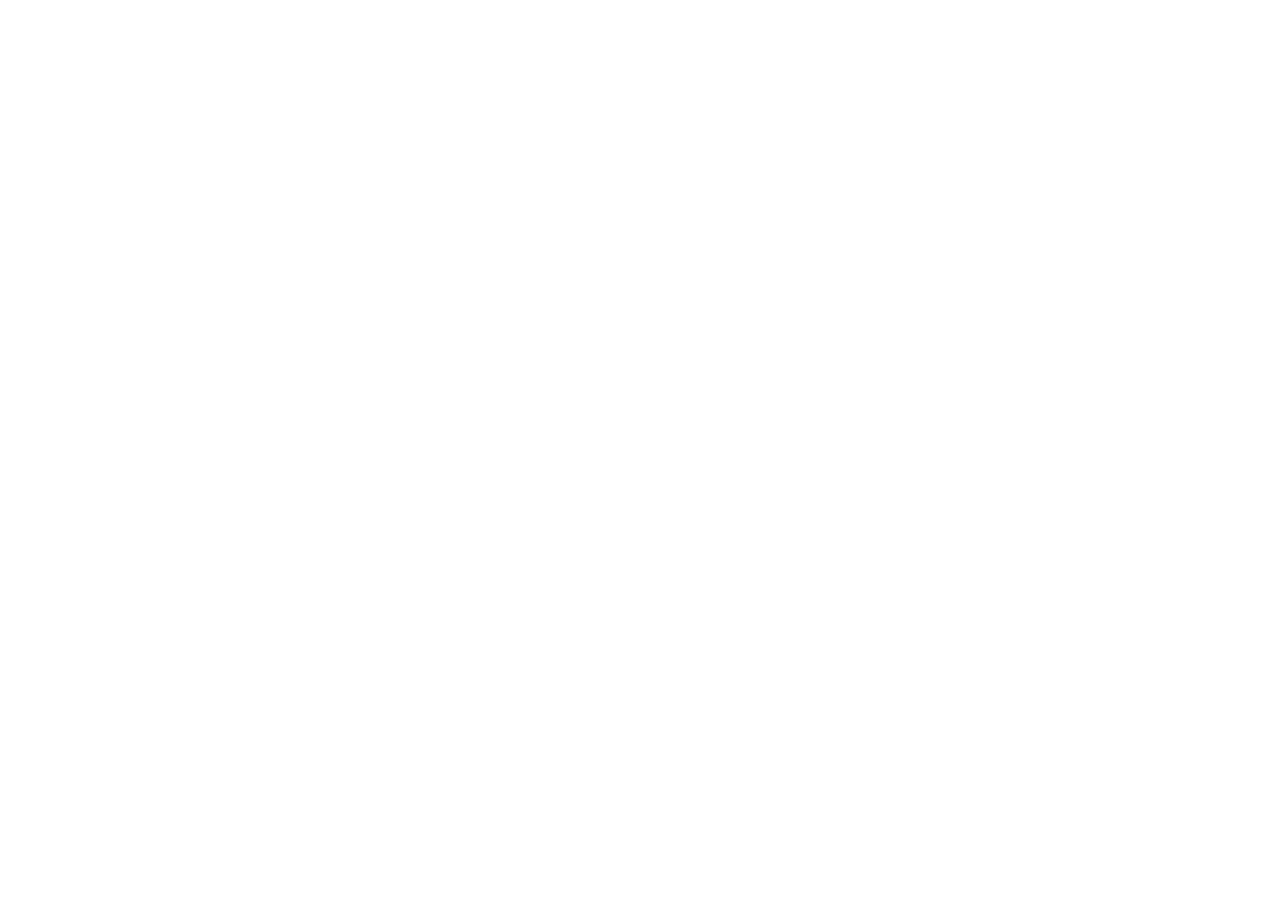
==== index.html @ 7dfbe913 "initialize" ====
<!DOCTYPE html>
<html lang="en">
  <head>
    <meta charset="UTF-8" />
    <meta name="viewport" content="width=device-width, initial-scale=1.0" />
    <link rel="stylesheet" href="./css/style.css">
    <link rel="stylesheet" href="./css/responsive.css">
    <title>Tiger Reserve</title>
  </head>
  <body></body>
</html>
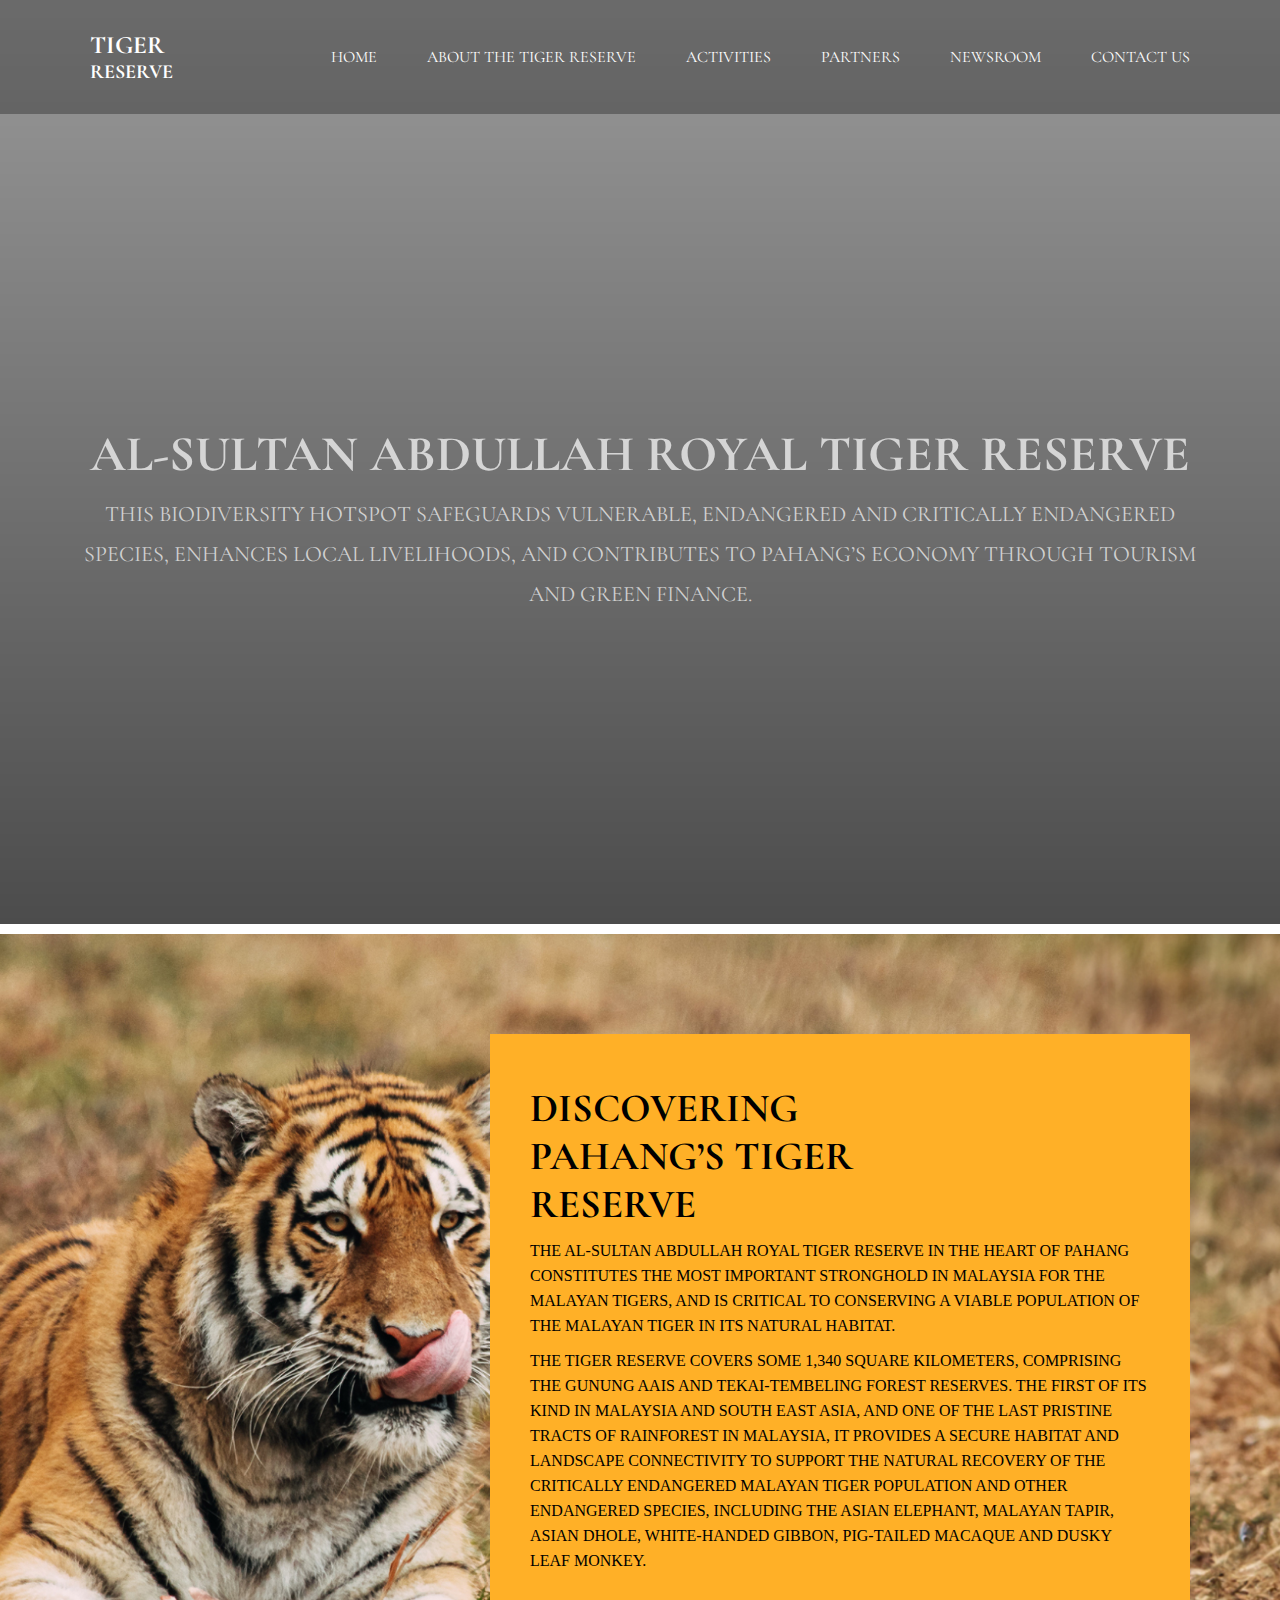
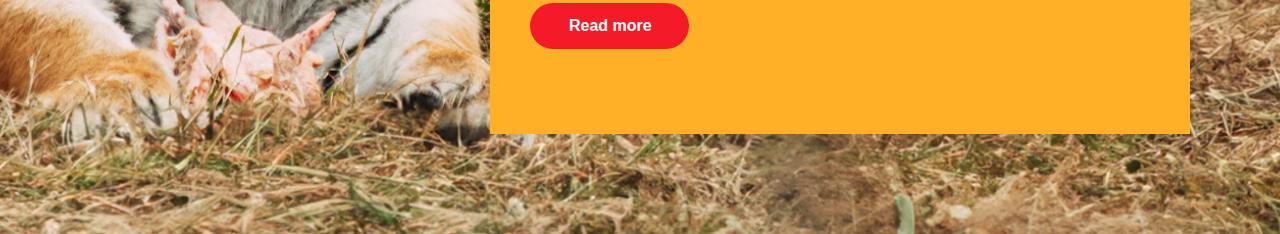
==== commit 52b8b020: "add articel-section" ====
--- a/index.html
+++ b/index.html
@@ -3,9 +3,87 @@
   <head>
     <meta charset="UTF-8" />
     <meta name="viewport" content="width=device-width, initial-scale=1.0" />
-    <link rel="stylesheet" href="./css/style.css">
-    <link rel="stylesheet" href="./css/responsive.css">
+    <!-- google-font -->
+    <link rel="preconnect" href="https://fonts.googleapis.com" />
+    <link rel="preconnect" href="https://fonts.gstatic.com" crossorigin />
+    <link
+      href="https://fonts.googleapis.com/css2?family=Cormorant+Garamond:wght@400;700&display=swap"
+      rel="stylesheet"
+    />
+    <!-- font-awesome -->
+    <link
+      rel="stylesheet"
+      href="https://cdnjs.cloudflare.com/ajax/libs/font-awesome/6.4.0/css/all.min.css"
+      integrity="sha512-iecdLmaskl7CVkqkXNQ/ZH/XLlvWZOJyj7Yy7tcenmpD1ypASozpmT/E0iPtmFIB46ZmdtAc9eNBvH0H/ZpiBw=="
+      crossorigin="anonymous"
+      referrerpolicy="no-referrer"
+    />
+    <!-- css -->
+    <link rel="stylesheet" href="./css/style.css" />
+    <link rel="stylesheet" href="./css/responsive.css" />
     <title>Tiger Reserve</title>
   </head>
-  <body></body>
+  <body>
+    <!-- header-section  -->
+    <header>
+      <div class="nav-container">
+        <div class="container">
+          <nav>
+            <i class="fa-solid fa-bars"></i>
+            <h2 class="title"><span class="title-span">Tiger</span> Reserve</h2>
+            <ul>
+              <li><a href="">HOME</a></li>
+              <li><a href="">About The Tiger Reserve</a></li>
+              <li><a href="">Activities </a></li>
+              <li><a href="">Partners</a></li>
+              <li><a href="">newsroom</a></li>
+              <li><a href="">Contact Us</a></li>
+            </ul>
+          </nav>
+        </div>
+      </div>
+      <div class="container">
+        <div class="banner">
+          <h1 class="heading">Al-Sultan Abdullah Royal Tiger Reserve</h1>
+          <p>
+            This biodiversity hotspot safeguards vulnerable, endangered and
+            critically endangered species, enhances local livelihoods, and
+            contributes to Pahang’s economy through tourism and green finance.
+          </p>
+        </div>
+      </div>
+    </header>
+    <main>
+      <!-- discovering-section -->
+    <section class="discovering-section">
+      <div class="container">
+        <div class="discovering-content">
+          <article>
+            <h1>Discovering Pahang’s Tiger Reserve</h1>
+            <p>
+              The Al-Sultan Abdullah Royal Tiger Reserve in the heart of Pahang
+              constitutes the most important stronghold in Malaysia for the
+              Malayan tigers, and is critical to conserving a viable population
+              of the Malayan tiger in its natural habitat. 
+
+              
+            </p>
+            <p>
+              The Tiger Reserve covers some 1,340 square kilometers, comprising
+              the Gunung Aais and Tekai-Tembeling forest reserves. The first of
+              its kind in Malaysia and South East Asia, and one of the last
+              pristine tracts of rainforest in Malaysia, it provides a secure
+              habitat and landscape connectivity to support the natural recovery
+              of the critically endangered Malayan tiger population and other
+              endangered species, including the Asian elephant, Malayan tapir,
+              Asian dhole, White-handed gibbon, Pig-tailed macaque and Dusky
+              leaf monkey.
+            </p>
+            <button class="btn">Read more</button>
+          </article>
+        </div>
+      </div>
+    </section>
+    </main>
+  </body>
 </html>
--- a/css/style.css
+++ b/css/style.css
@@ -0,0 +1,131 @@
+* {
+  margin: 0;
+  padding: 0;
+  box-sizing: border-box;
+}
+
+body {
+  font-family: "Cormorant Garamond", serif;
+}
+.container {
+  max-width: 1140px;
+  width: 100%;
+  margin: 0 auto;
+}
+/* common-css */
+img {
+  width: 100%;
+}
+h1 {
+  font-size: 50px;
+  margin: 10px 0;
+  text-transform: uppercase;
+}
+p {
+  font-size: 22px;
+  margin: 10px 0;
+  line-height: 40px;
+}
+.btn {
+  padding: 13.5px 37.1px 14.4px 39px;
+  text-align: center;
+  border: none;
+  background-color: #F41A27;
+  border-radius: 25px;
+  color: #fff;
+  font-weight: 600;
+  font-size: 16px;
+}
+ul li {
+  list-style: none;
+}
+a {
+  color: #fff;
+  text-decoration: none;
+}
+/* header */
+header {
+  text-transform: uppercase;
+  background-image: url("/images/pexels-tom-fisk-2739664\ 1.png"),
+    linear-gradient(rgba(0, 0, 0, 0.4), rgba(0, 0, 0, 0.7));
+  background-blend-mode: overlay;
+
+  background-position: center;
+  background-size: cover;
+  background-repeat: no-repeat;
+  color: rgba(255, 255, 255, 0.7);
+}
+.title {
+  font-size: 20px;
+  color: #fff;
+  width: 5%;
+  margin: 0;
+}
+.title-span {
+  font-size: 25px;
+}
+.nav-container {
+  background-image: url(),
+    linear-gradient(rgba(0, 0, 0, 0.3), rgba(0, 0, 0, 0.3));
+  background-blend-mode: overlay;
+}
+nav {
+  padding: 30px 20px;
+}
+.fa-bars {
+  display: none;
+}
+nav,
+nav ul {
+  display: flex;
+  align-items: center;
+  justify-content: space-between;
+}
+ul li {
+  margin-left: 50px;
+}
+/* banner */
+.banner {
+  padding: 300px 0;
+  text-align: center;
+}
+/* main */
+main section {
+  margin-top: 10px;
+}
+
+/* discovering-section */
+.discovering-section {
+  text-transform: uppercase;
+  background-image: url("/images/Untitled-1h\ 1.png");
+  background-position: center;
+  background-size: cover;
+  background-repeat: no-repeat;
+  color: #000;
+}
+.discovering-content{
+  display: flex;
+  justify-content: flex-end;
+  align-items: center;
+  margin-left: 400px;
+}
+article{
+  background-color: rgba(255, 176, 39, 1);
+  padding: 40px 40px;
+  width: 700px;
+  height: 700px;
+  margin: 100px auto;
+}
+article h1{
+ width: 70%;
+ font-size: 40px;
+}
+article p{
+  color: #000;
+  font-size: 16px;
+  line-height: 25px;
+  font-family: Georgia, 'Times New Roman', Times, serif;
+}
+article button{
+  margin: 20px 0;
+}--- a/css/responsive.css
+++ b/css/responsive.css
@@ -0,0 +1,117 @@
+@media screen and (max-width: 576px) {
+  .container {
+    width: 90%;
+  }
+  /* common-css */
+  img {
+    width: 90%;
+  }
+  h1 {
+    font-size: 30px;
+  }
+  p {
+    font-size: 17px;
+    line-height: 25px;
+  }
+  .btn {
+    padding: 7px 20px;
+    font-size: 16px;
+  }
+  /* header */
+  .title {
+    font-size: 17px;
+    color: #fff;
+    width: 5%;
+    margin: 0;
+  }
+  .title-span {
+    font-size: 22px;
+  }
+  nav {
+    padding: 20px 20px;
+  }
+  .fa-bars {
+    font-size: 20px;
+    display: block;
+  }
+  ul li {
+    display: none;
+  }
+  /* banner */
+  .banner {
+    padding: 150px 0;
+    text-align: center;
+  }
+  /* discovering-section */
+  .discovering-section{
+    background-color: #ecb8b8;
+  }
+  .discovering-content {
+    /* margin-left: 100px; */
+    width: 95%;
+  }
+  article {
+    background-color: cyan;
+    padding: 30px 20px;
+    width: 700px;
+    height: auto;
+    margin-right: 80px;
+  }
+  article h1 {
+    width: 100%;
+    font-size: 23px;
+    margin: 0;
+  }
+  article p {
+    color: #000;
+    font-size: 14px;
+    line-height: 20px;
+    text-transform: none;
+    margin: 7px 0;
+  }
+  article button {
+    margin: 5px 0;
+  }
+}
+
+@media screen and (min-width: 577px) and (max-width: 992px) {
+  .container {
+    width: 90%;
+  }
+  /* common-css */
+  img {
+    width: 90%;
+  }
+  h1 {
+    font-size: 40px;
+  }
+  p {
+    font-size: 19px;
+    line-height: 25px;
+  }
+  /* header */
+  .title {
+    font-size: 20px;
+    color: #fff;
+    width: 5%;
+    margin: 0;
+  }
+  .title-span {
+    font-size: 25px;
+  }
+  nav {
+    padding: 20px 20px;
+  }
+  .fa-bars {
+    font-size: 25px;
+    display: block;
+  }
+  ul li {
+    display: none;
+  }
+  /* banner */
+  .banner {
+    padding: 150px 0;
+    text-align: center;
+  }
+}
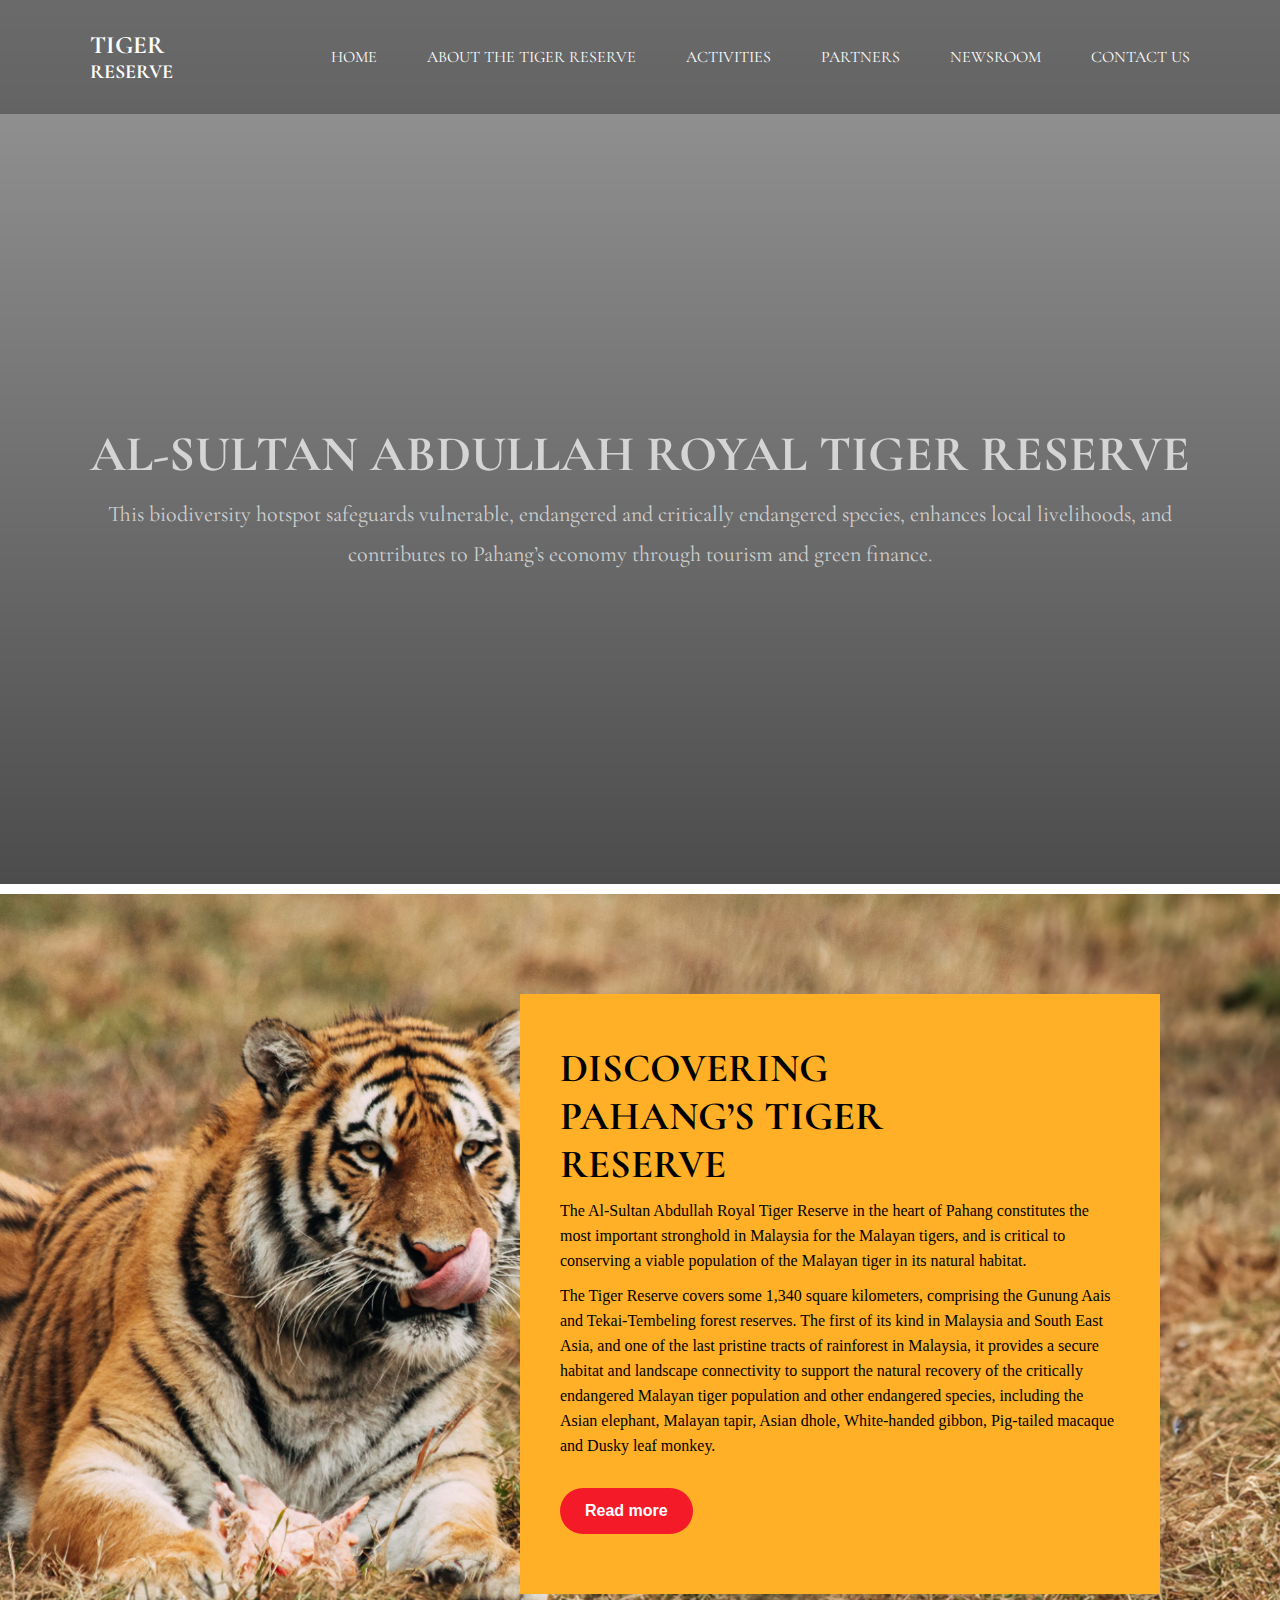
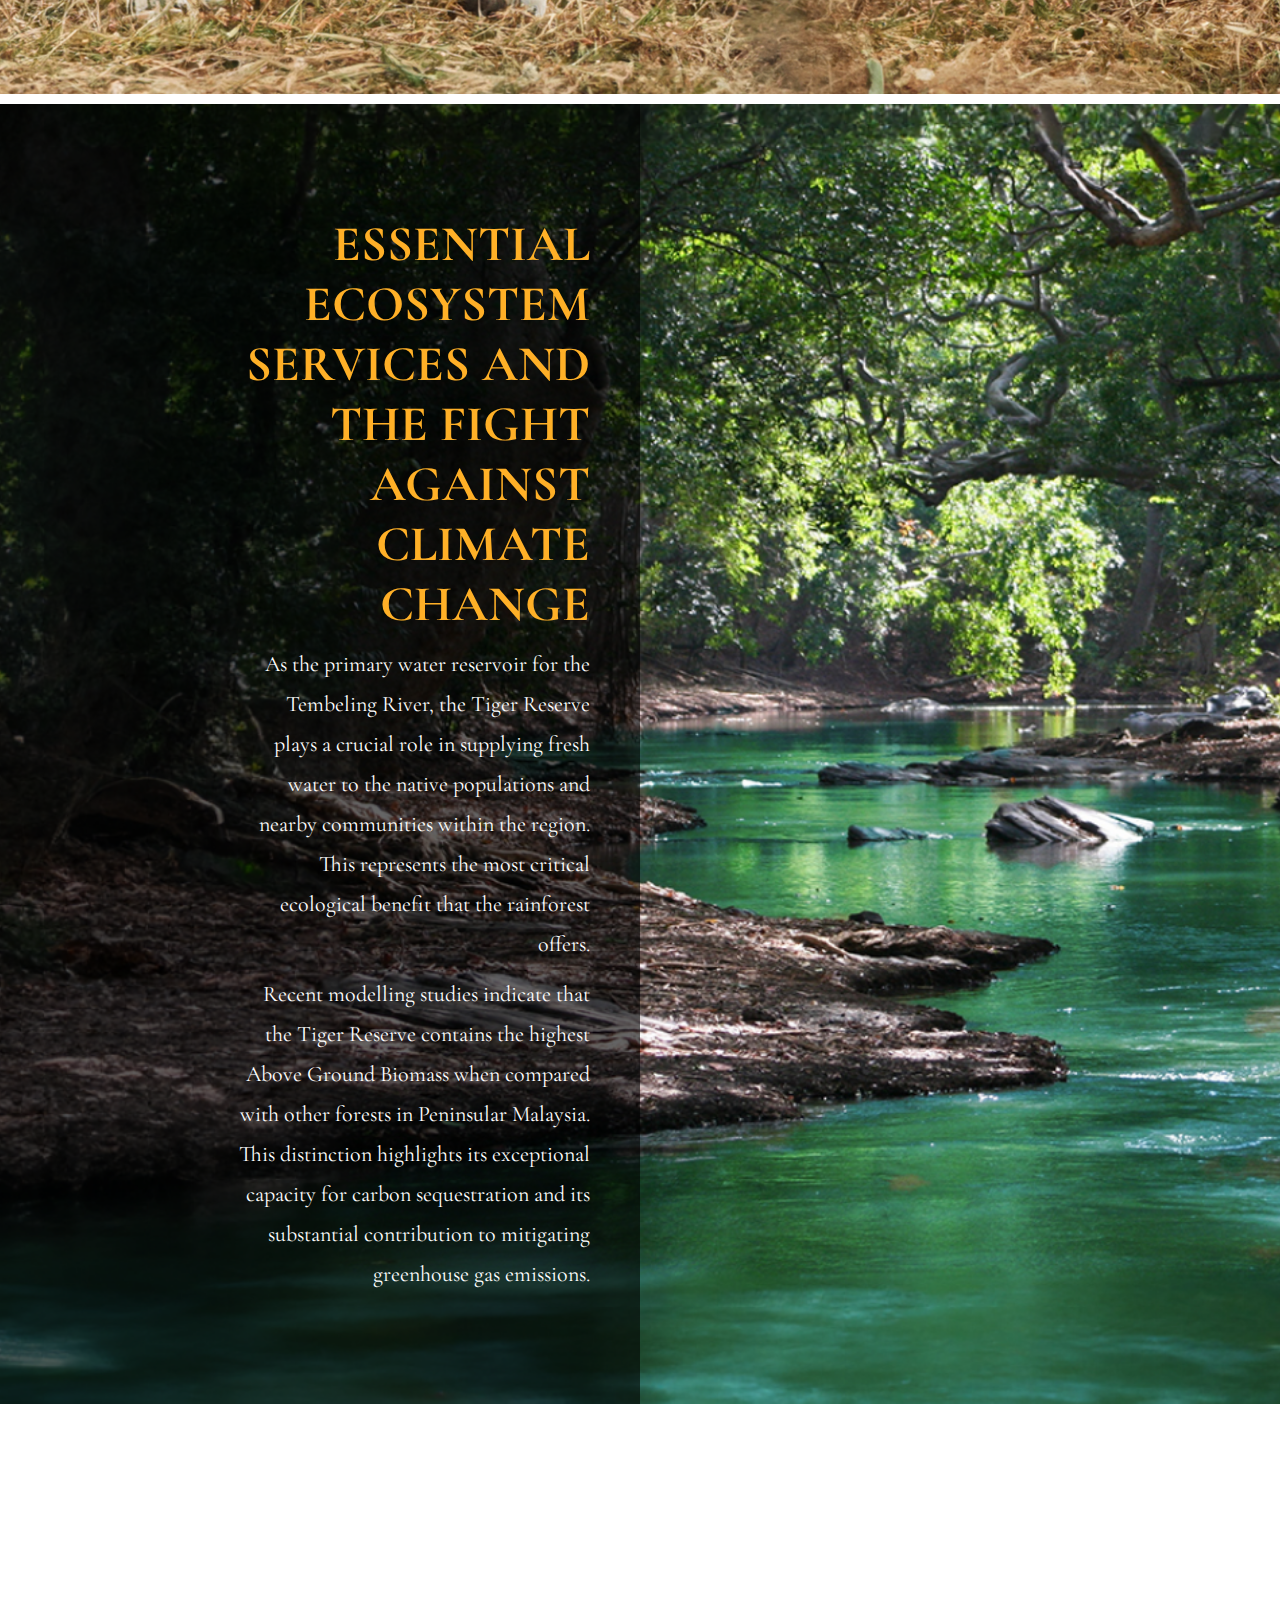
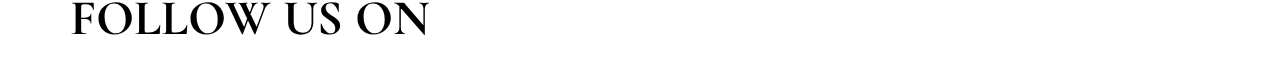
==== commit fc8b7cd2: "start footer" ====
--- a/index.html
+++ b/index.html
@@ -25,19 +25,19 @@
   </head>
   <body>
     <!-- header-section  -->
-    <header>
+    <header class="">
       <div class="nav-container">
         <div class="container">
           <nav>
             <i class="fa-solid fa-bars"></i>
             <h2 class="title"><span class="title-span">Tiger</span> Reserve</h2>
             <ul>
-              <li><a href="">HOME</a></li>
-              <li><a href="">About The Tiger Reserve</a></li>
-              <li><a href="">Activities </a></li>
-              <li><a href="">Partners</a></li>
-              <li><a href="">newsroom</a></li>
-              <li><a href="">Contact Us</a></li>
+              <li><a href="/">HOME</a></li>
+              <li><a href="#">About The Tiger Reserve</a></li>
+              <li><a href="#">Activities </a></li>
+              <li><a href="#">Partners</a></li>
+              <li><a href="#">newsroom</a></li>
+              <li><a href="#">Contact Us</a></li>
             </ul>
           </nav>
         </div>
@@ -53,37 +53,97 @@
         </div>
       </div>
     </header>
+    <!-- main-section-start -->
     <main>
       <!-- discovering-section -->
-    <section class="discovering-section">
+      <section class="discovering-section">
+        <div class="container">
+          <div class="discovering-content">
+            <div class="contents">
+              <h1>Discovering Pahang’s Tiger Reserve</h1>
+              <p>
+                The Al-Sultan Abdullah Royal Tiger Reserve in the heart of
+                Pahang constitutes the most important stronghold in Malaysia for
+                the Malayan tigers, and is critical to conserving a viable
+                population of the Malayan tiger in its natural habitat. 
+              </p>
+              <p>
+                The Tiger Reserve covers some 1,340 square kilometers,
+                comprising the Gunung Aais and Tekai-Tembeling forest reserves.
+                The first of its kind in Malaysia and South East Asia, and one
+                of the last pristine tracts of rainforest in Malaysia, it
+                provides a secure habitat and landscape connectivity to support
+                the natural recovery of the critically endangered Malayan tiger
+                population and other endangered species, including the Asian
+                elephant, Malayan tapir, Asian dhole, White-handed gibbon,
+                Pig-tailed macaque and Dusky leaf monkey.
+              </p>
+              <button class="btn">Read more</button>
+            </div>
+          </div>
+        </div>
+      </section>
+
+      <!--ecosystem-services-section -->
+      <section class="ecosystem-services-section">
+        <div class="ecosystem-services-container">
+          <div class="container">
+            <div class="services-contents">
+              <div class="services-texts">
+                <h1>
+                  Essential ecosystem services and the fight against climate
+                  change
+                </h1>
+                <p>
+                  As the primary water reservoir for the Tembeling River, the
+                  Tiger Reserve plays a crucial role in supplying fresh water to
+                  the native populations and nearby communities within the
+                  region. This represents the most critical ecological benefit
+                  that the rainforest offers.
+                </p>
+                <p>
+                  Recent modelling studies indicate that the Tiger Reserve
+                  contains the highest Above Ground Biomass when compared with
+                  other forests in Peninsular Malaysia. This distinction
+                  highlights its exceptional capacity for carbon sequestration
+                  and its substantial contribution to mitigating greenhouse gas
+                  emissions.
+                </p>
+              </div>
+            </div>
+          </div>
+        </div>
+      </section>
+    </main>
+    <!-- main-section-end -->
+
+    <!-- footer -->
+    <footer>
       <div class="container">
-        <div class="discovering-content">
-          <article>
-            <h1>Discovering Pahang’s Tiger Reserve</h1>
-            <p>
-              The Al-Sultan Abdullah Royal Tiger Reserve in the heart of Pahang
-              constitutes the most important stronghold in Malaysia for the
-              Malayan tigers, and is critical to conserving a viable population
-              of the Malayan tiger in its natural habitat. 
+        <div class="footer-content">
+          <div class="logo">
+            <h2 class="title"><span class="title-span">Tiger</span> Reserve</h2>
+          </div>
+          <div class="others">
+            <div class="navigation">
+              <ul>
+                <li><a href="/">HOME</a></li>
+                <li><a href="#">About The Tiger Reserve</a></li>
+                <li><a href="#">Activities </a></li>
+                <li><a href="#">Partners</a></li>
+                <li><a href="#">newsroom</a></li>
+                <li><a href="#">Contact Us</a></li>
+              </ul>
+            </div>
+            <div class="follow-us">
+              <h1>Follow us on</h1>
+              <div class="social-icons">
 
-              
-            </p>
-            <p>
-              The Tiger Reserve covers some 1,340 square kilometers, comprising
-              the Gunung Aais and Tekai-Tembeling forest reserves. The first of
-              its kind in Malaysia and South East Asia, and one of the last
-              pristine tracts of rainforest in Malaysia, it provides a secure
-              habitat and landscape connectivity to support the natural recovery
-              of the critically endangered Malayan tiger population and other
-              endangered species, including the Asian elephant, Malayan tapir,
-              Asian dhole, White-handed gibbon, Pig-tailed macaque and Dusky
-              leaf monkey.
-            </p>
-            <button class="btn">Read more</button>
-          </article>
+              </div>
+            </div>
+          </div>
         </div>
       </div>
-    </section>
-    </main>
+    </footer>
   </body>
 </html>
--- a/css/style.css
+++ b/css/style.css
@@ -2,6 +2,9 @@
   margin: 0;
   padding: 0;
   box-sizing: border-box;
+}
+.hide{
+  display: none;
 }
 
 body {
@@ -25,16 +28,21 @@
   font-size: 22px;
   margin: 10px 0;
   line-height: 40px;
+  text-transform: none;
 }
 .btn {
-  padding: 13.5px 37.1px 14.4px 39px;
+  padding: 13.5px 25px 14.4px 25px;
   text-align: center;
   border: none;
-  background-color: #F41A27;
+  background-color: #f41a27;
   border-radius: 25px;
   color: #fff;
   font-weight: 600;
   font-size: 16px;
+  transition: 0.3s ease-in-out;
+}
+.btn:hover {
+  background-color: #dd0a18;
 }
 ul li {
   list-style: none;
@@ -46,7 +54,7 @@
 /* header */
 header {
   text-transform: uppercase;
-  background-image: url("/images/pexels-tom-fisk-2739664\ 1.png"),
+  background-image: url("../images/pexels-tom-fisk-2739664\ 1.png"),
     linear-gradient(rgba(0, 0, 0, 0.4), rgba(0, 0, 0, 0.7));
   background-blend-mode: overlay;
 
@@ -95,37 +103,79 @@
 }
 
 /* discovering-section */
-.discovering-section {
+.discovering-section , .ecosystem-services-section {
   text-transform: uppercase;
-  background-image: url("/images/Untitled-1h\ 1.png");
+  background-image: url("../images/tiger-eating.png");
   background-position: center;
   background-size: cover;
   background-repeat: no-repeat;
   color: #000;
 }
-.discovering-content{
+.discovering-content {
   display: flex;
   justify-content: flex-end;
   align-items: center;
   margin-left: 400px;
 }
-article{
+.contents {
   background-color: rgba(255, 176, 39, 1);
-  padding: 40px 40px;
+  padding: 40px;
   width: 700px;
-  height: 700px;
-  margin: 100px auto;
+  height: auto;
+  margin: 100px 50px;
 }
-article h1{
- width: 70%;
- font-size: 40px;
+.contents h1 {
+  width: 70%;
+  font-size: 40px;
 }
-article p{
+.contents p {
   color: #000;
   font-size: 16px;
   line-height: 25px;
-  font-family: Georgia, 'Times New Roman', Times, serif;
+  font-family: Georgia, "Times New Roman", Times, serif;
+  text-transform: none;
 }
-article button{
+.contents button {
   margin: 20px 0;
+}
+
+/* ecosystem-services-section */
+.ecosystem-services-section {
+  background-image: url("../images/forest-3.png");
+  background-position: center;
+  background-size: cover;
+  background-repeat: no-repeat;
+  color: #fff;
+
+}
+.ecosystem-services-section h1{
+  text-transform: uppercase;
+}
+.ecosystem-services-container{
+  background-color: rgba(0, 0, 0, 0.60);
+  width: 50%;
+  text-align: right;
+}
+.services-contents{
+  display: flex;
+  justify-content: flex-end;
+  padding: 100px 50px;
+}
+.services-texts{
+  width: 65%;
+}
+.services-texts h1{
+  color: #FFB027;
+}
+
+/* footer */
+.footer{
+  background-image: url("/images/farming.png");
+  background-position: center;
+  background-size: cover;
+  background-repeat: no-repeat;
+}
+.footer-content{
+  
+  color: #000;
 }--- a/css/responsive.css
+++ b/css/responsive.css
@@ -7,15 +7,16 @@
     width: 90%;
   }
   h1 {
-    font-size: 30px;
+    font-size: 27px;
   }
   p {
     font-size: 17px;
     line-height: 25px;
   }
   .btn {
-    padding: 7px 20px;
+    padding: 10px 20px;
     font-size: 16px;
+    width: 100%;
   }
   /* header */
   .title {
@@ -43,35 +44,44 @@
     text-align: center;
   }
   /* discovering-section */
-  .discovering-section{
-    background-color: #ecb8b8;
-  }
-  .discovering-content {
-    /* margin-left: 100px; */
-    width: 95%;
-  }
-  article {
-    background-color: cyan;
-    padding: 30px 20px;
-    width: 700px;
-    height: auto;
-    margin-right: 80px;
-  }
-  article h1 {
-    width: 100%;
-    font-size: 23px;
-    margin: 0;
-  }
-  article p {
-    color: #000;
-    font-size: 14px;
-    line-height: 20px;
-    text-transform: none;
-    margin: 7px 0;
-  }
-  article button {
-    margin: 5px 0;
-  }
+.discovering-content {
+  justify-content: center;
+  margin-left: 10px;
+}
+.contents {
+  background-color: rgba(255, 176, 39, 1);
+  padding: 30px 20px;
+  width: 700px;
+  height: auto;
+  margin: 100px 20px;
+}
+.contents h1 {
+  width: 100%;
+  font-size: 25px;
+  margin: 0;
+}
+.contents p {
+  font-size: 14px;
+  line-height: 22px;
+ 
+}
+.contents button {
+  margin: 5px 0;
+}
+
+/* ecosystem-services-section */
+.ecosystem-services-container{
+  width: 100%;
+  text-align: start;
+}
+.services-contents{
+  display: flex;
+  justify-content: flex-end;
+  padding: 100px 20px;
+}
+.services-texts{
+  width: 100%;
+}
 }
 
 @media screen and (min-width: 577px) and (max-width: 992px) {
@@ -114,4 +124,43 @@
     padding: 150px 0;
     text-align: center;
   }
+
+  /* discovering-section */
+.discovering-content {
+  justify-content: end;
+  margin-left: 40px;
 }
+.contents {
+  padding: 30px 20px;
+  width: 700px;
+  height: auto;
+  margin: 180px 20px;
+}
+.contents h1 {
+  width: 80%;
+  font-size: 35px;
+  margin: 0;
+}
+.contents p {
+  font-size: 16px;
+  line-height: 25px;
+ 
+}
+.contents button {
+  margin: 5px 0;
+}
+/* ecosystem-services-section */
+.ecosystem-services-container{
+  width: 100%;
+  text-align: start;
+}
+.services-contents{
+  display: flex;
+  justify-content: flex-end;
+  padding: 100px 20px;
+}
+.services-texts{
+  width: 100%;
+}
+
+}
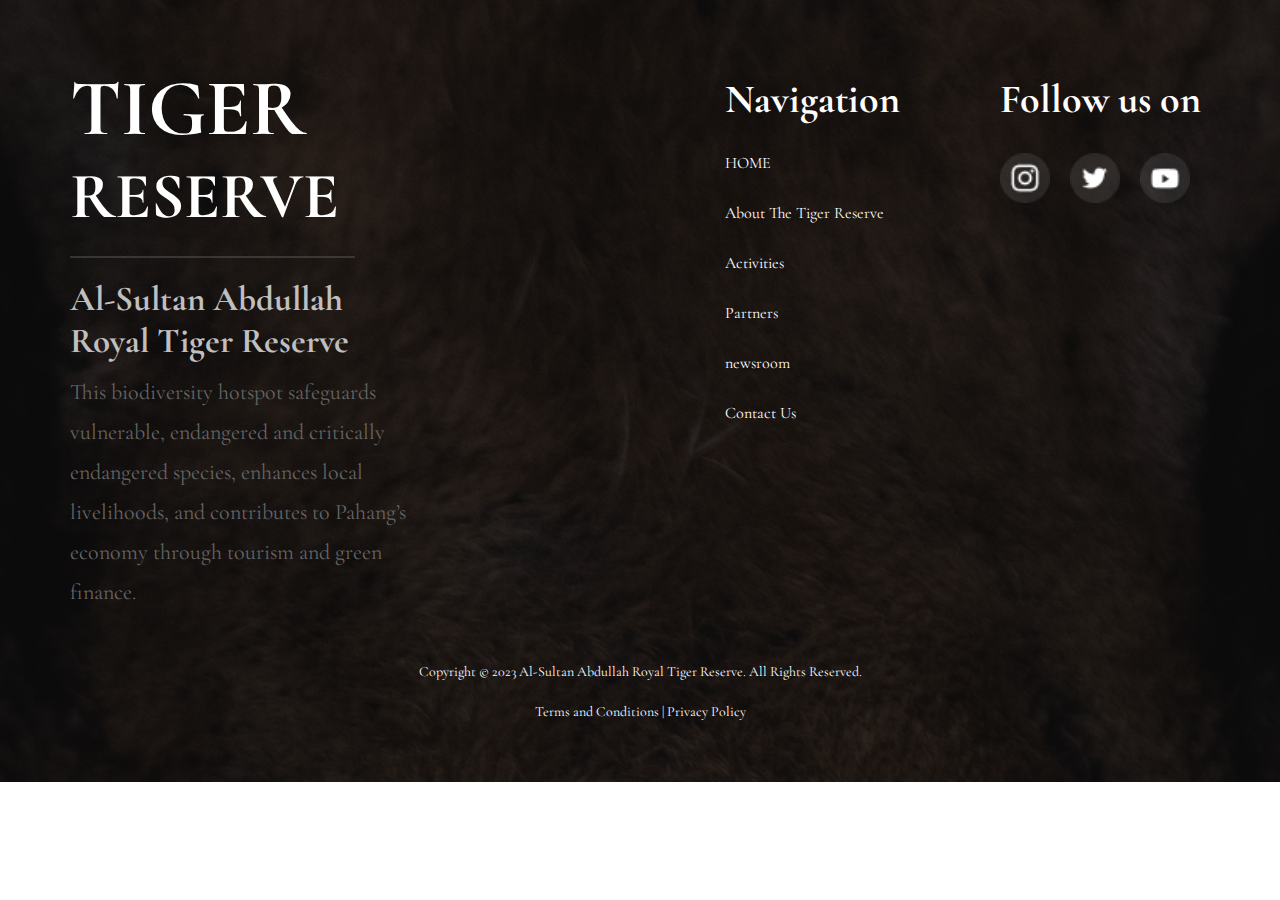
==== commit 4e841470: "footer end" ====
--- a/index.html
+++ b/index.html
@@ -25,7 +25,7 @@
   </head>
   <body>
     <!-- header-section  -->
-    <header class="">
+    <header class="hide">
       <div class="nav-container">
         <div class="container">
           <nav>
@@ -56,7 +56,7 @@
     <!-- main-section-start -->
     <main>
       <!-- discovering-section -->
-      <section class="discovering-section">
+      <section class="discovering-section hide">
         <div class="container">
           <div class="discovering-content">
             <div class="contents">
@@ -85,7 +85,7 @@
       </section>
 
       <!--ecosystem-services-section -->
-      <section class="ecosystem-services-section">
+      <section class="ecosystem-services-section hide">
         <div class="ecosystem-services-container">
           <div class="container">
             <div class="services-contents">
@@ -122,10 +122,19 @@
       <div class="container">
         <div class="footer-content">
           <div class="logo">
-            <h2 class="title"><span class="title-span">Tiger</span> Reserve</h2>
+            <h1>
+              <span class="big">Tiger </span> <br />  Reserve
+            </h1>
+            <h2>Al-Sultan Abdullah Royal Tiger Reserve</h2>
+            <p>
+              This biodiversity hotspot safeguards vulnerable, endangered and
+              critically endangered species, enhances local livelihoods, and
+              contributes to Pahang’s economy through tourism and green finance.
+            </p>
           </div>
           <div class="others">
             <div class="navigation">
+              <h2>Navigation</h2>
               <ul>
                 <li><a href="/">HOME</a></li>
                 <li><a href="#">About The Tiger Reserve</a></li>
@@ -136,12 +145,19 @@
               </ul>
             </div>
             <div class="follow-us">
-              <h1>Follow us on</h1>
+              <h2>Follow us on</h2>
               <div class="social-icons">
-
+                <img src="./images/Instagram.png" alt="instagram-logo">
+                <img src="./images/Twitter.png" alt="twitter-logo">
+                <img src="./images/Youtube.png" alt="youtube-logo">
               </div>
             </div>
           </div>
+        </div>
+        <div class="copyright-section">
+          <p>
+            Copyright © 2023 Al-Sultan Abdullah Royal Tiger Reserve. All Rights
+            Reserved. <br> Terms and Conditions | Privacy Policy</p>
         </div>
       </div>
     </footer>
--- a/css/style.css
+++ b/css/style.css
@@ -3,7 +3,7 @@
   padding: 0;
   box-sizing: border-box;
 }
-.hide{
+.hide {
   display: none;
 }
 
@@ -103,7 +103,8 @@
 }
 
 /* discovering-section */
-.discovering-section , .ecosystem-services-section {
+.discovering-section,
+.ecosystem-services-section {
   text-transform: uppercase;
   background-image: url("../images/tiger-eating.png");
   background-position: center;
@@ -146,36 +147,99 @@
   background-size: cover;
   background-repeat: no-repeat;
   color: #fff;
-
-}
-.ecosystem-services-section h1{
-  text-transform: uppercase;
-}
-.ecosystem-services-container{
-  background-color: rgba(0, 0, 0, 0.60);
+}
+.ecosystem-services-section h1 {
+  text-transform: uppercase;
+}
+.ecosystem-services-container {
+  background-color: rgba(0, 0, 0, 0.6);
   width: 50%;
   text-align: right;
 }
-.services-contents{
+.services-contents {
   display: flex;
   justify-content: flex-end;
   padding: 100px 50px;
 }
-.services-texts{
+.services-texts {
   width: 65%;
 }
-.services-texts h1{
-  color: #FFB027;
+.services-texts h1 {
+  color: #ffb027;
 }
 
 /* footer */
-.footer{
-  background-image: url("/images/farming.png");
-  background-position: center;
-  background-size: cover;
-  background-repeat: no-repeat;
-}
-.footer-content{
-  
-  color: #000;
-}+footer {
+  background-image: url("/images/pexels-sukh-winder-5611636\ 1.png");
+  background-color: rgb(14, 14, 14);
+  background-position: center;
+  background-size: cover;
+  background-repeat: no-repeat;
+  padding: 50px;
+  color: #fff;
+}
+.footer-content,
+.others {
+  color: #fff;
+  display: flex;
+  justify-content: space-between;
+  align-items: start;
+}
+.logo {
+  width: 50%;
+}
+.big{
+  font-size: 80px;
+}
+.logo h1 {
+  font-size: 65px;
+  padding-bottom: 10px;
+}
+.logo h2 {
+  border-top: 2px solid #7272725e;
+  font-size: 35px;
+  width: 50%;
+  color: #c0bfbf;
+  padding-top: 20px;
+
+
+}
+.logo p {
+  width: 60%;
+  text-align: start;
+  color: #656565;
+}
+.navigation{
+  margin-right: 100px;
+}
+.navigation ul{
+  display: flex;
+  flex-direction: column;
+  justify-content: center;
+}
+.navigation h2, .follow-us h2{
+  margin-bottom: 30px;
+  font-size: 40px;
+  margin-top: 25px;
+}
+.navigation ul li{
+  margin:  0;
+  margin-bottom: 30px;
+}
+.social-icons{
+  display: flex;
+}
+.social-icons img{
+  margin-right: 20px;
+  width: 50px;
+}
+
+.copyright-section {
+  margin-top: 30px;
+}
+.copyright-section p {
+  text-align: center;
+  font-size: 14px;
+  margin: 0;
+  padding: 0;
+}
--- a/css/responsive.css
+++ b/css/responsive.css
@@ -82,6 +82,71 @@
 .services-texts{
   width: 100%;
 }
+
+/* footer */
+footer {
+  padding: 50px 20px;
+  color: #fff;
+}
+.footer-content,
+.others {
+  flex-direction: column;
+}
+.logo {
+  width: 100%;
+  text-align: center;
+}
+.big{
+  font-size: 50px;
+}
+.logo h1 {
+  font-size: 45px;
+  padding-bottom: 10px;
+}
+.logo h2 {
+  border-top: 2px solid #7272725e;
+  font-size: 30px;
+  width: 100%;
+  color: #c0bfbf;
+  padding-top: 20px;
+
+
+}
+.logo p {
+  width: 100%;
+  text-align: start;
+  color: #656565;
+  text-align: center;
+}
+.navigation{
+  margin-right: 100px;
+}
+.navigation ul{
+  display: flex;
+  flex-direction: column;
+  justify-content: center;
+}
+.navigation h2, .follow-us h2{
+  font-size: 35px;
+  margin-top: 25px;
+}
+.navigation ul li{
+ display: block;
+}
+.social-icons{
+  display: flex;
+}
+
+.copyright-section {
+  margin-top: 30px;
+}
+.copyright-section p {
+  text-align: center;
+  font-size: 14px;
+  margin: 0;
+  padding: 0;
+}
+
 }
 
 @media screen and (min-width: 577px) and (max-width: 992px) {
@@ -163,4 +228,67 @@
   width: 100%;
 }
 
-}
+/* footer */
+footer {
+  padding: 50px 20px;
+  color: #fff;
+}
+.footer-content{
+  flex-direction: column;
+}
+.logo {
+  width: 100%;
+  text-align: center;
+}
+.big{
+  font-size: 50px;
+}
+.logo h1 {
+  font-size: 45px;
+  padding-bottom: 10px;
+}
+.logo h2 {
+  border-top: 2px solid #7272725e;
+  font-size: 30px;
+  width: 100%;
+  color: #c0bfbf;
+  padding-top: 20px;
+
+
+}
+.logo p {
+  width: 100%;
+  text-align: start;
+  color: #656565;
+  text-align: center;
+}
+.navigation{
+  margin-right: 100px;
+}
+.navigation ul{
+  display: flex;
+  flex-direction: column;
+  justify-content: center;
+}
+.navigation h2, .follow-us h2{
+  font-size: 35px;
+  margin-top: 25px;
+}
+.navigation ul li{
+ display: block;
+}
+.social-icons{
+  display: flex;
+}
+
+.copyright-section {
+  margin-top: 30px;
+}
+.copyright-section p {
+  text-align: center;
+  font-size: 14px;
+  margin: 0;
+  padding: 0;
+}
+
+}
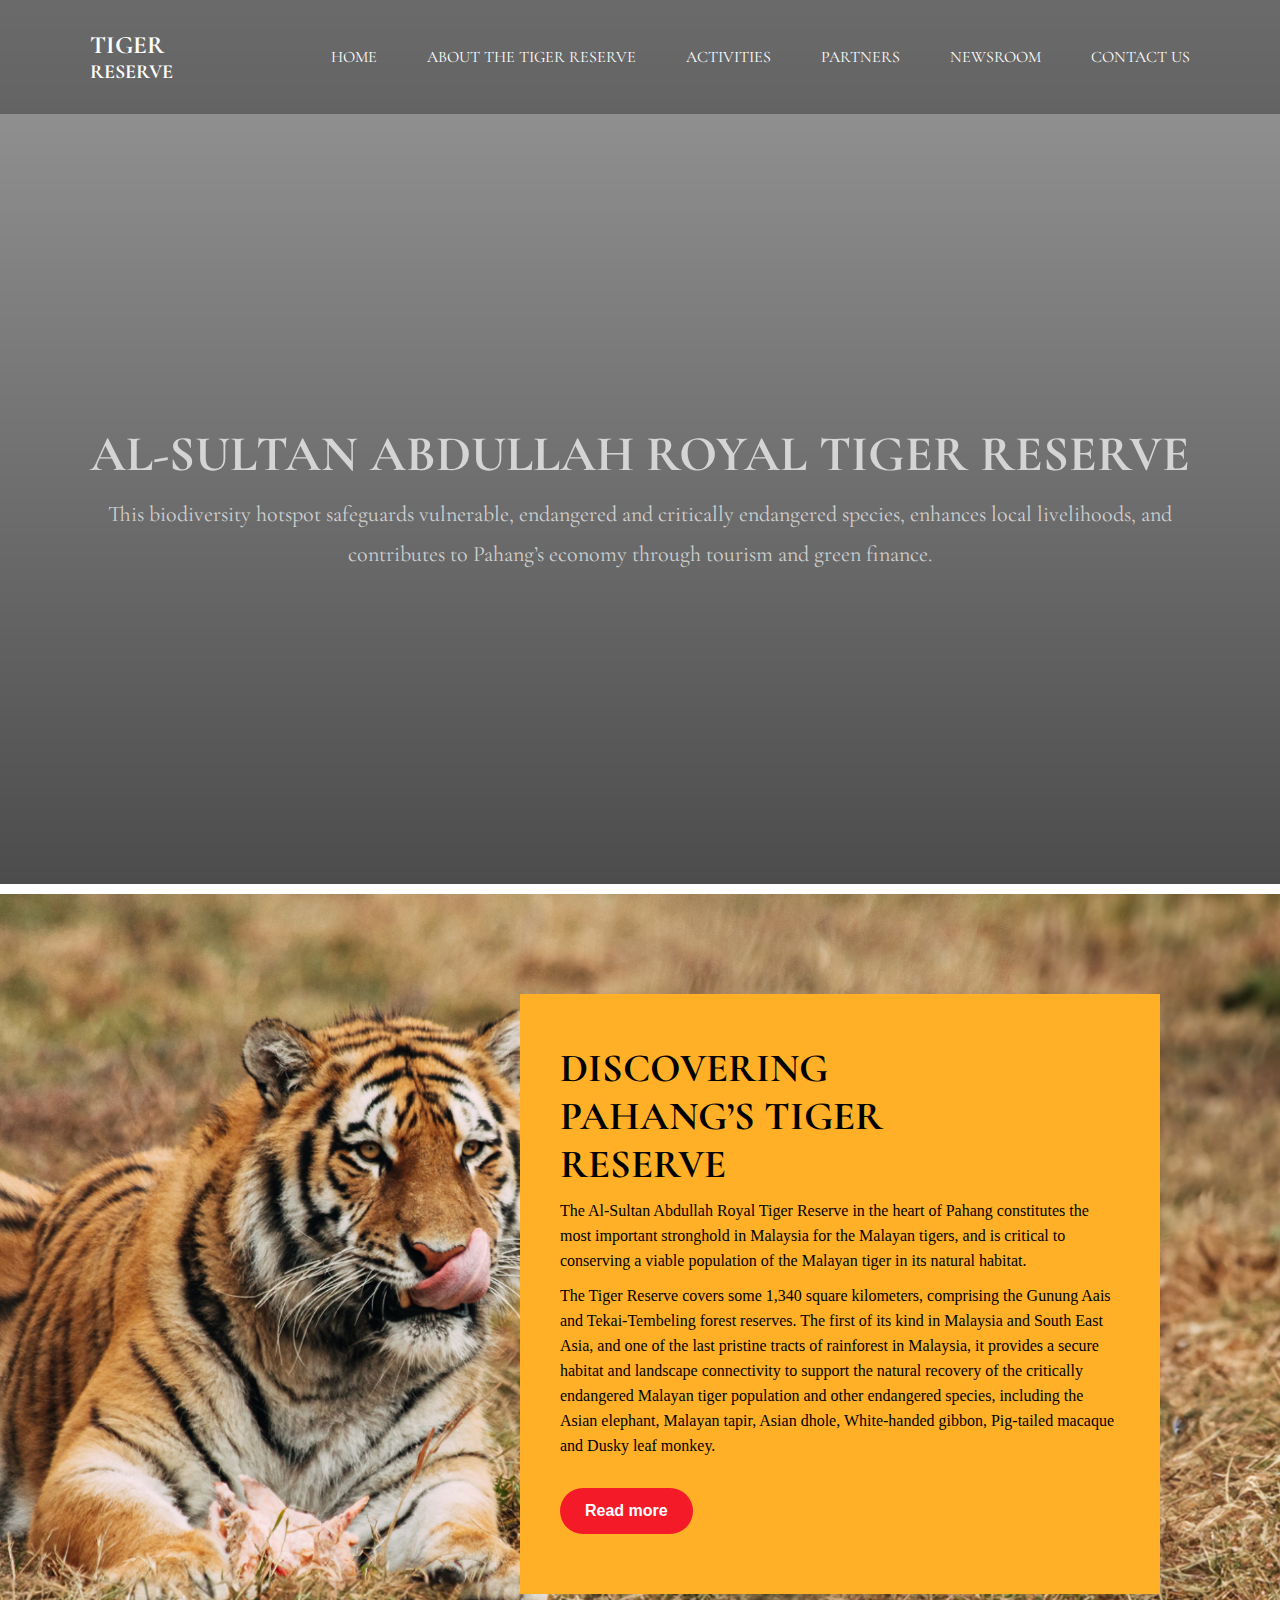
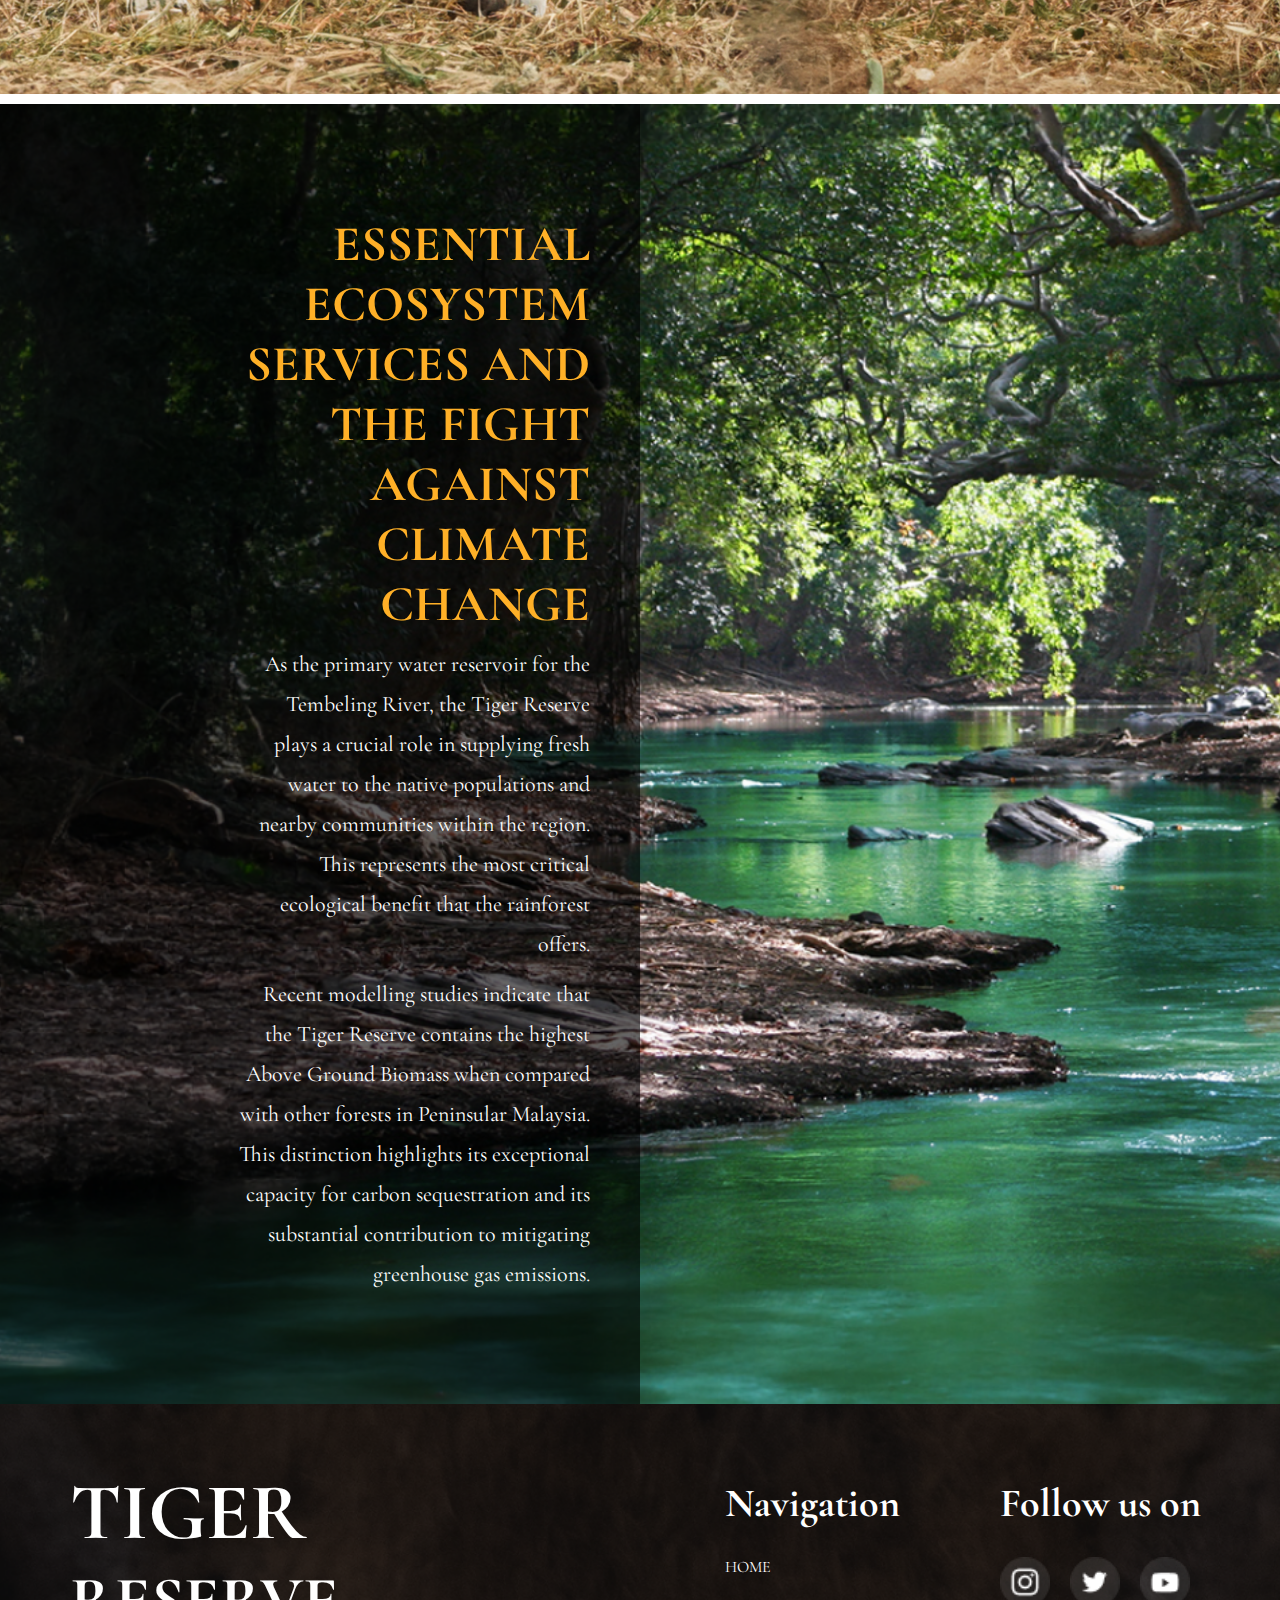
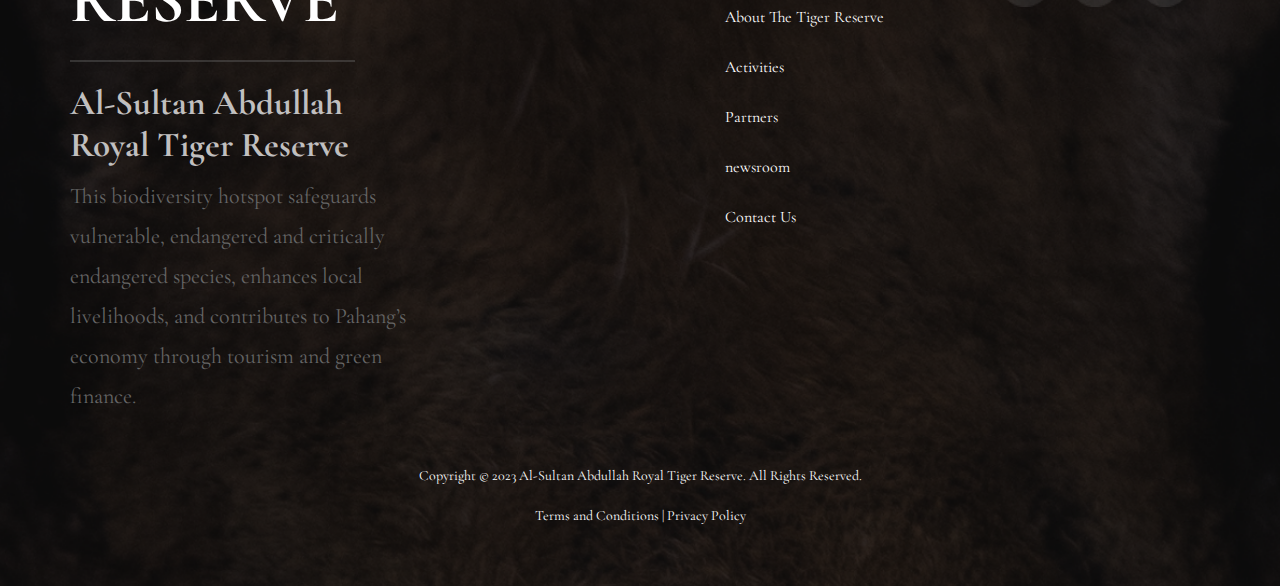
==== commit 25093d89: "remove hide class" ====
--- a/index.html
+++ b/index.html
@@ -25,7 +25,7 @@
   </head>
   <body>
     <!-- header-section  -->
-    <header class="hide">
+    <header >
       <div class="nav-container">
         <div class="container">
           <nav>
@@ -56,7 +56,7 @@
     <!-- main-section-start -->
     <main>
       <!-- discovering-section -->
-      <section class="discovering-section hide">
+      <section class="discovering-section ">
         <div class="container">
           <div class="discovering-content">
             <div class="contents">
@@ -85,7 +85,7 @@
       </section>
 
       <!--ecosystem-services-section -->
-      <section class="ecosystem-services-section hide">
+      <section class="ecosystem-services-section ">
         <div class="ecosystem-services-container">
           <div class="container">
             <div class="services-contents">
--- a/css/style.css
+++ b/css/style.css
@@ -2,9 +2,6 @@
   margin: 0;
   padding: 0;
   box-sizing: border-box;
-}
-.hide {
-  display: none;
 }
 
 body {
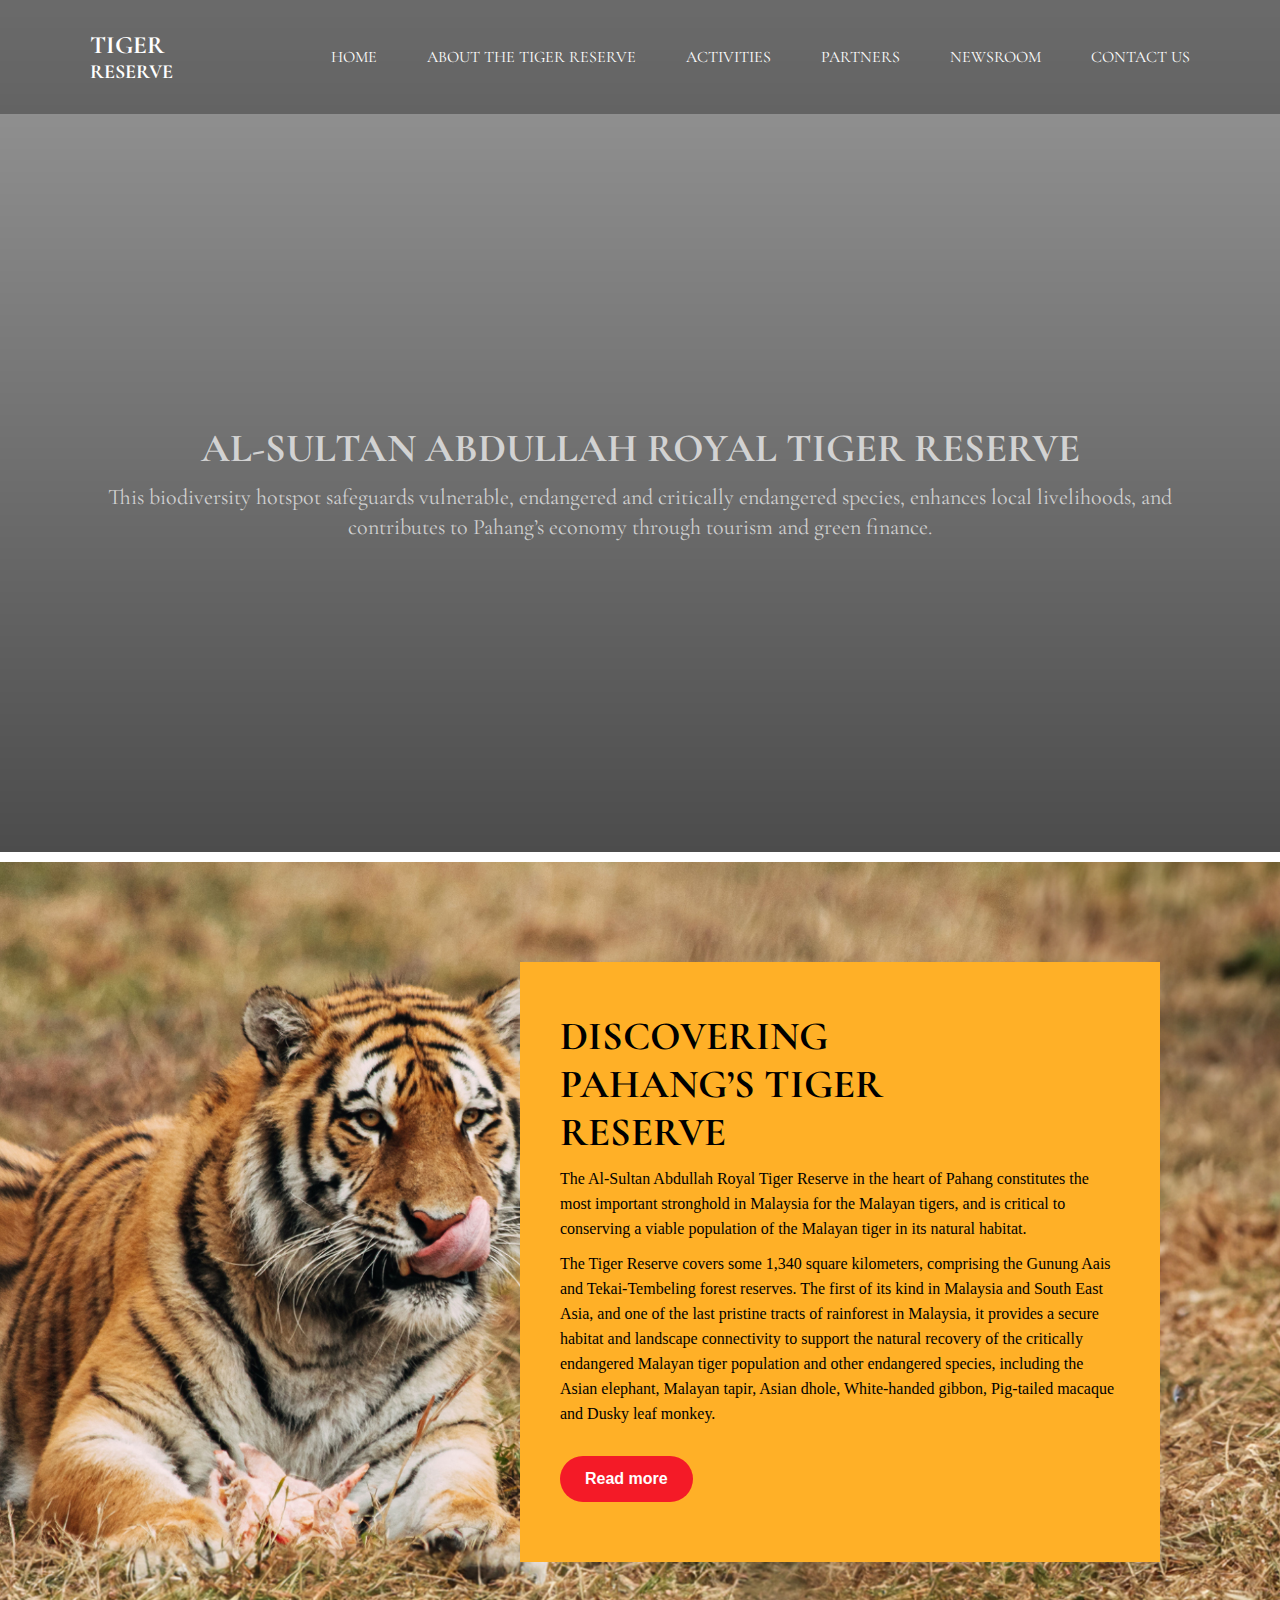
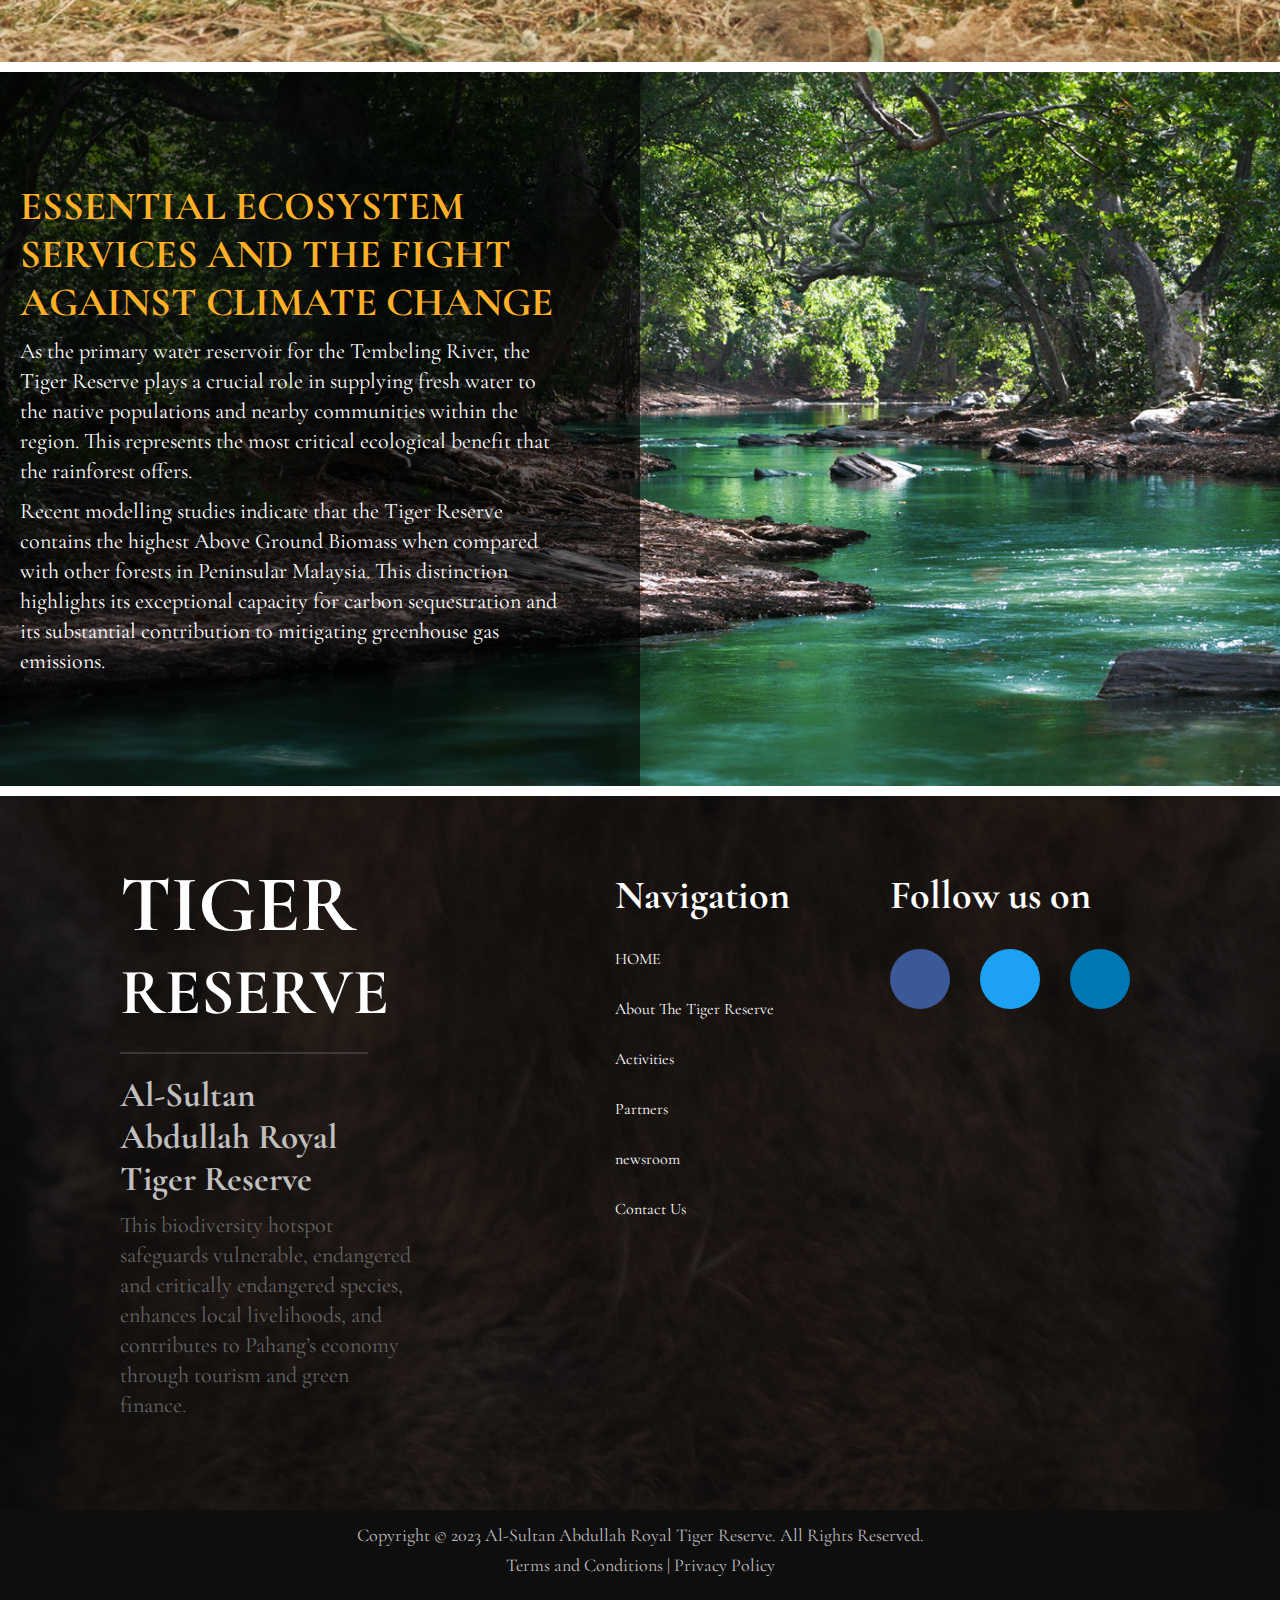
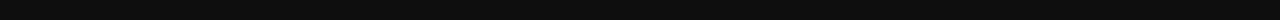
==== commit aa0ce2f5: "text align recorect" ====
--- a/index.html
+++ b/index.html
@@ -18,6 +18,7 @@
       crossorigin="anonymous"
       referrerpolicy="no-referrer"
     />
+    
     <!-- css -->
     <link rel="stylesheet" href="./css/style.css" />
     <link rel="stylesheet" href="./css/responsive.css" />
@@ -29,7 +30,6 @@
       <div class="nav-container">
         <div class="container">
           <nav>
-            <i class="fa-solid fa-bars"></i>
             <h2 class="title"><span class="title-span">Tiger</span> Reserve</h2>
             <ul>
               <li><a href="/">HOME</a></li>
@@ -39,6 +39,7 @@
               <li><a href="#">newsroom</a></li>
               <li><a href="#">Contact Us</a></li>
             </ul>
+            <i class="fa-solid fa-bars"></i>
           </nav>
         </div>
       </div>
@@ -147,18 +148,18 @@
             <div class="follow-us">
               <h2>Follow us on</h2>
               <div class="social-icons">
-                <img src="./images/Instagram.png" alt="instagram-logo">
-                <img src="./images/Twitter.png" alt="twitter-logo">
-                <img src="./images/Youtube.png" alt="youtube-logo">
+                <i class="fa-brands fa-facebook-f" style="background-color: #3b5998;"></i>
+                <i class="fa-brands fa-twitter" style="background-color: #1da1f2;"></i>
+                <i class="fa-brands fa-linkedin-in" style="background-color: #0077b5;"></i>
               </div>
             </div>
           </div>
         </div>
-        <div class="copyright-section">
-          <p>
-            Copyright © 2023 Al-Sultan Abdullah Royal Tiger Reserve. All Rights
-            Reserved. <br> Terms and Conditions | Privacy Policy</p>
-        </div>
+      </div>
+      <div class="copyright-section">
+        <p>
+          Copyright © 2023 Al-Sultan Abdullah Royal Tiger Reserve. All Rights
+          Reserved. <br> Terms and Conditions | Privacy Policy</p>
       </div>
     </footer>
   </body>
--- a/css/style.css
+++ b/css/style.css
@@ -17,14 +17,14 @@
   width: 100%;
 }
 h1 {
-  font-size: 50px;
+  font-size: 40px;
   margin: 10px 0;
   text-transform: uppercase;
 }
 p {
   font-size: 22px;
   margin: 10px 0;
-  line-height: 40px;
+  line-height: 30px;
   text-transform: none;
 }
 .btn {
@@ -151,15 +151,13 @@
 .ecosystem-services-container {
   background-color: rgba(0, 0, 0, 0.6);
   width: 50%;
-  text-align: right;
+  text-align: start;
 }
 .services-contents {
-  display: flex;
-  justify-content: flex-end;
-  padding: 100px 50px;
+  padding: 100px 20px;
 }
 .services-texts {
-  width: 65%;
+  width: 90%;
 }
 .services-texts h1 {
   color: #ffb027;
@@ -167,13 +165,17 @@
 
 /* footer */
 footer {
+  margin-top: 10px;
   background-image: url("/images/pexels-sukh-winder-5611636\ 1.png");
   background-color: rgb(14, 14, 14);
   background-position: center;
   background-size: cover;
   background-repeat: no-repeat;
+ 
+  color: #fff;
+}
+.footer-content{
   padding: 50px;
-  color: #fff;
 }
 .footer-content,
 .others {
@@ -226,6 +228,21 @@
 .social-icons{
   display: flex;
 }
+.fa-brands{
+  font-size: 30px;
+  width: 30px;
+  height: 30px;
+  padding: 30px;
+  margin-right: 30px;
+  border-radius: 50%;
+  display: flex;
+  justify-content: center;
+  align-items: center;
+  
+}
+.fa-brands:hover{
+  cursor: pointer;
+}
 .social-icons img{
   margin-right: 20px;
   width: 50px;
@@ -233,10 +250,13 @@
 
 .copyright-section {
   margin-top: 30px;
+  background-color: rgb(14, 14, 14);
+  padding: 10px 20px 40px;
+  color: #c0bfbf;
 }
 .copyright-section p {
   text-align: center;
-  font-size: 14px;
+  font-size: 18px;
   margin: 0;
   padding: 0;
 }
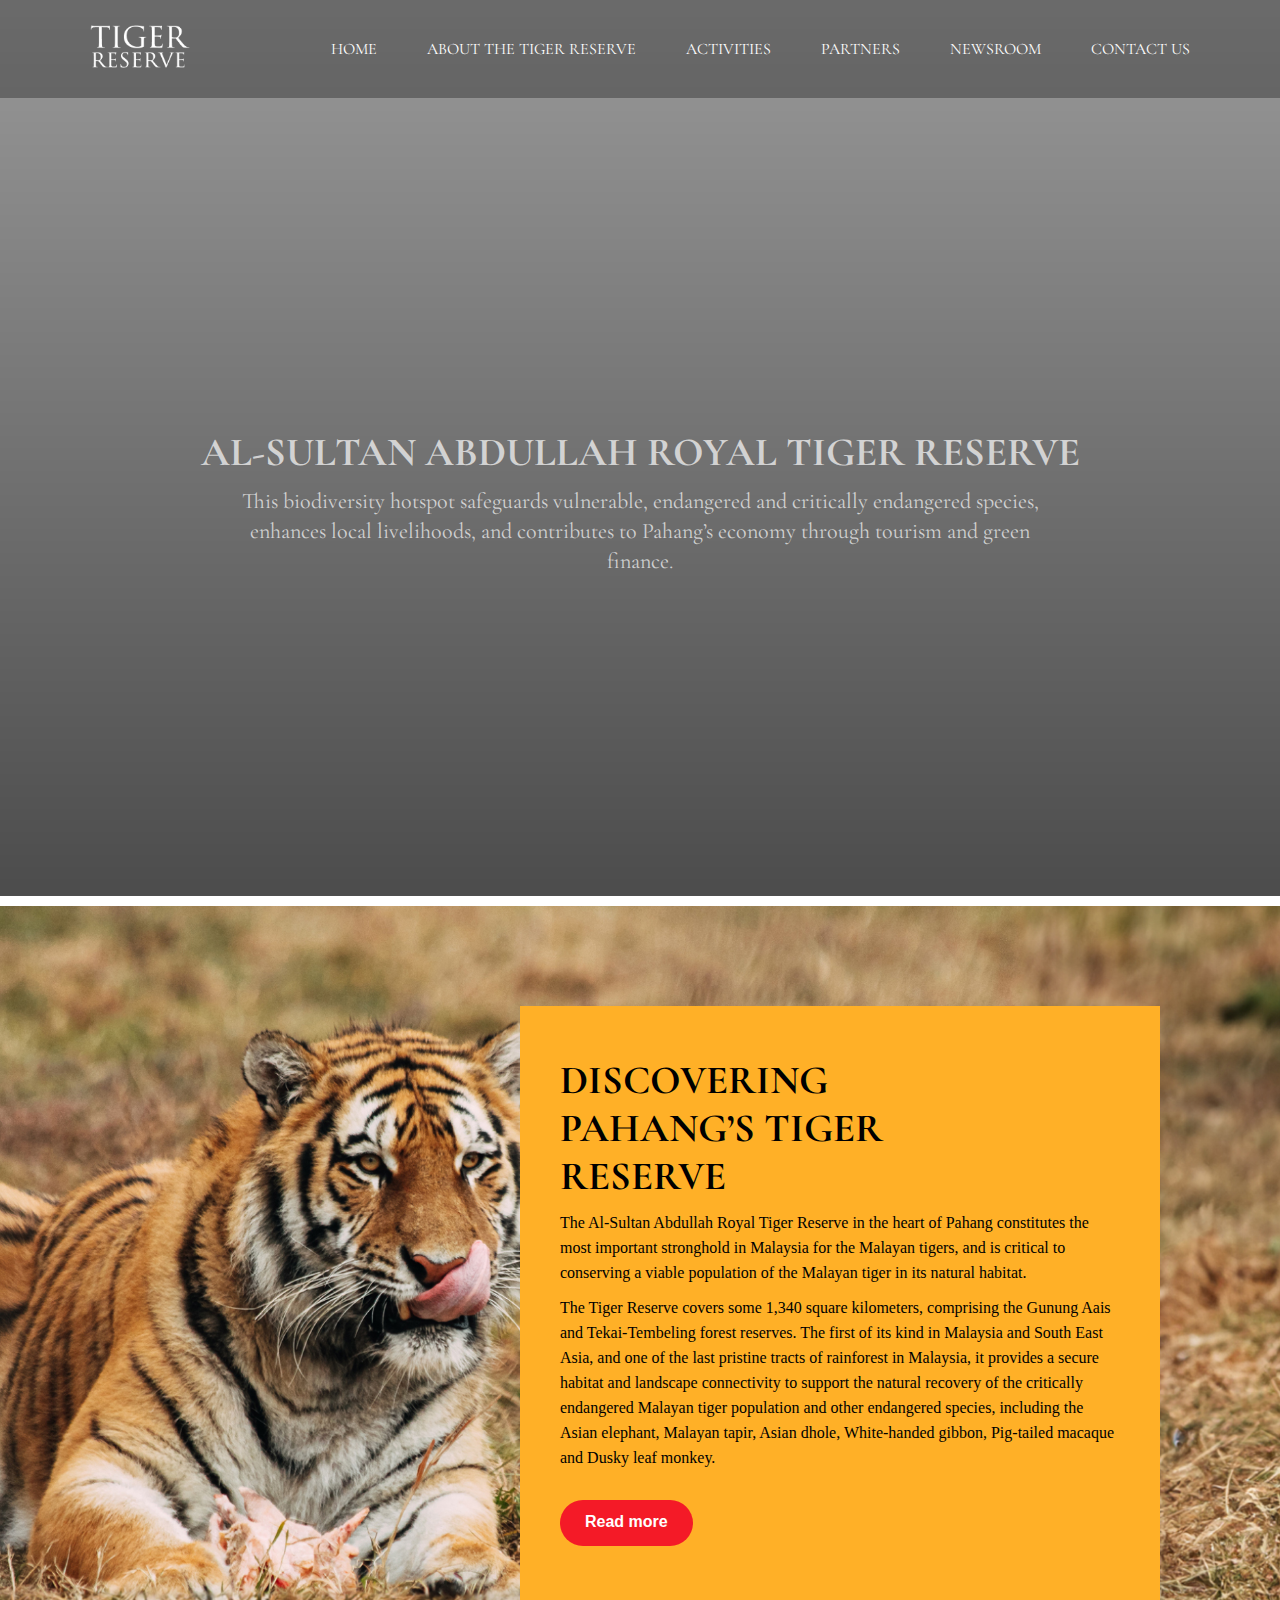
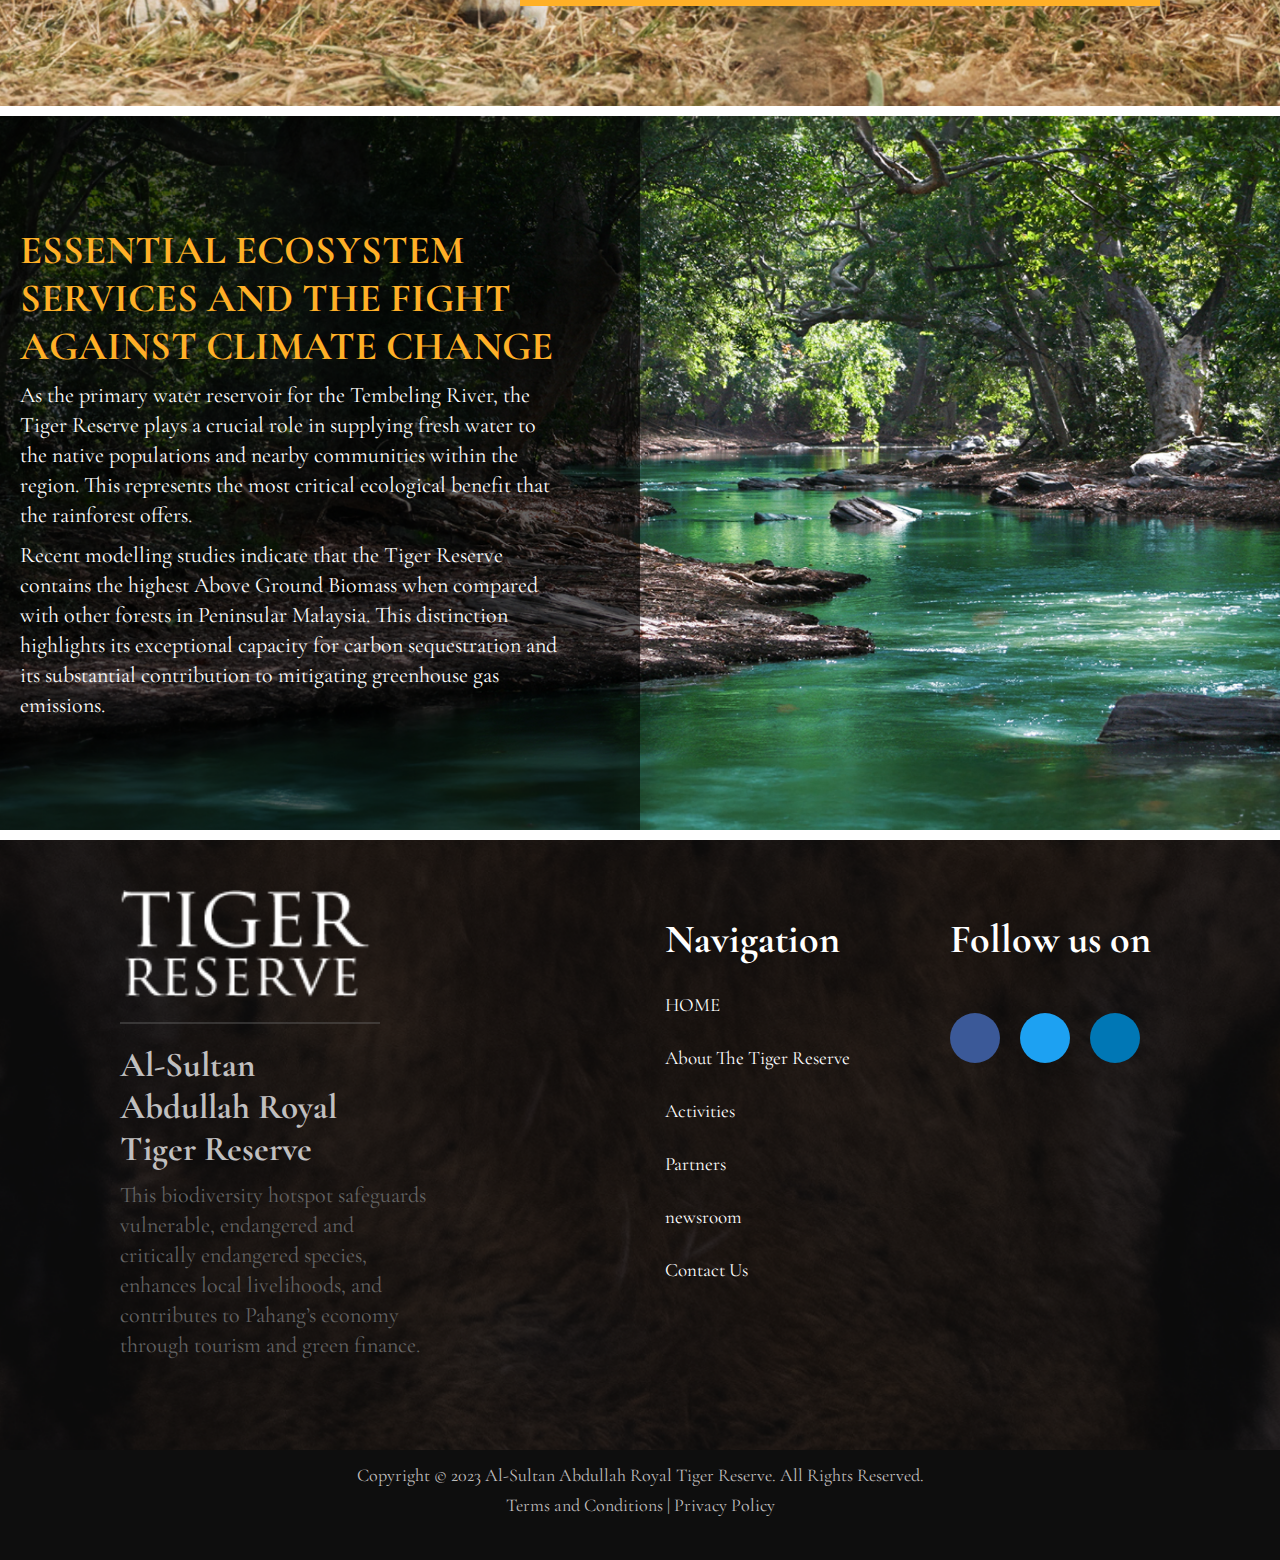
==== commit 1e88d38a: "add catchment section" ====
--- a/index.html
+++ b/index.html
@@ -26,14 +26,14 @@
   </head>
   <body>
     <!-- header-section  -->
-    <header >
+    <header class="home-page-header">
       <div class="nav-container">
         <div class="container">
           <nav>
-            <h2 class="title"><span class="title-span">Tiger</span> Reserve</h2>
+            <a href="./index.html"><img class="logo-1" src="./images/logo.png" alt="logo"></a>
             <ul>
               <li><a href="/">HOME</a></li>
-              <li><a href="#">About The Tiger Reserve</a></li>
+              <li><a href="/about.html">About The Tiger Reserve</a></li>
               <li><a href="#">Activities </a></li>
               <li><a href="#">Partners</a></li>
               <li><a href="#">newsroom</a></li>
@@ -123,9 +123,7 @@
       <div class="container">
         <div class="footer-content">
           <div class="logo">
-            <h1>
-              <span class="big">Tiger </span> <br />  Reserve
-            </h1>
+           <a href="./index.html"> <img class="logo-1 logo-1-big" src="./images/logo.png" alt="logo"></a>
             <h2>Al-Sultan Abdullah Royal Tiger Reserve</h2>
             <p>
               This biodiversity hotspot safeguards vulnerable, endangered and
@@ -144,7 +142,7 @@
                 <li><a href="#">newsroom</a></li>
                 <li><a href="#">Contact Us</a></li>
               </ul>
-            </div>
+            </div>            
             <div class="follow-us">
               <h2>Follow us on</h2>
               <div class="social-icons">
--- a/css/style.css
+++ b/css/style.css
@@ -49,7 +49,7 @@
   text-decoration: none;
 }
 /* header */
-header {
+.home-page-header {
   text-transform: uppercase;
   background-image: url("../images/pexels-tom-fisk-2739664\ 1.png"),
     linear-gradient(rgba(0, 0, 0, 0.4), rgba(0, 0, 0, 0.7));
@@ -60,14 +60,8 @@
   background-repeat: no-repeat;
   color: rgba(255, 255, 255, 0.7);
 }
-.title {
-  font-size: 20px;
-  color: #fff;
-  width: 5%;
-  margin: 0;
-}
-.title-span {
-  font-size: 25px;
+.logo-1 {
+  width: 100px;
 }
 .nav-container {
   background-image: url(),
@@ -75,7 +69,7 @@
   background-blend-mode: overlay;
 }
 nav {
-  padding: 30px 20px;
+  padding: 25px 20px;
 }
 .fa-bars {
   display: none;
@@ -91,8 +85,12 @@
 }
 /* banner */
 .banner {
-  padding: 300px 0;
+  padding: 320px 0;
   text-align: center;
+}
+.banner p {
+  width: 70%;
+  margin: 0 auto;
 }
 /* main */
 main section {
@@ -171,10 +169,10 @@
   background-position: center;
   background-size: cover;
   background-repeat: no-repeat;
- 
-  color: #fff;
-}
-.footer-content{
+
+  color: #fff;
+}
+.footer-content {
   padding: 50px;
 }
 .footer-content,
@@ -187,7 +185,12 @@
 .logo {
   width: 50%;
 }
-.big{
+.logo-1-big {
+  margin-bottom: 20px;
+  width: 250px;
+}
+
+.big {
   font-size: 80px;
 }
 .logo h1 {
@@ -200,52 +203,49 @@
   width: 50%;
   color: #c0bfbf;
   padding-top: 20px;
-
-
 }
 .logo p {
   width: 60%;
   text-align: start;
   color: #656565;
 }
-.navigation{
+.navigation {
   margin-right: 100px;
 }
-.navigation ul{
+.navigation ul {
   display: flex;
   flex-direction: column;
   justify-content: center;
 }
-.navigation h2, .follow-us h2{
+.navigation h2,
+.follow-us h2 {
   margin-bottom: 30px;
   font-size: 40px;
   margin-top: 25px;
 }
-.navigation ul li{
-  margin:  0;
+.navigation ul li {
+  margin: 0;
   margin-bottom: 30px;
-}
-.social-icons{
-  display: flex;
-}
-.fa-brands{
+  font-size: 19px;
+}
+.social-icons {
+  display: flex;
+  flex-wrap: wrap;
+}
+.fa-brands {
   font-size: 30px;
   width: 30px;
   height: 30px;
-  padding: 30px;
-  margin-right: 30px;
+  padding: 25px;
+  margin-right: 20px;
   border-radius: 50%;
   display: flex;
   justify-content: center;
   align-items: center;
-  
-}
-.fa-brands:hover{
+  margin-top: 20px;
+}
+.fa-brands:hover {
   cursor: pointer;
-}
-.social-icons img{
-  margin-right: 20px;
-  width: 50px;
 }
 
 .copyright-section {
@@ -260,3 +260,59 @@
   margin: 0;
   padding: 0;
 }
+/* about-page-header-section */
+.about-page-header-section {
+  text-transform: uppercase;
+  background-image: url("../images/tiger-bg.png"),
+    linear-gradient(to left, rgba(0, 0, 0, 0.9), rgba(0, 0, 0, 0.99));
+
+  background-position: center;
+  background-size: cover;
+  background-repeat: no-repeat;
+  color: #fff;
+}
+.about-page-banner {
+  text-align: start;
+  width: 50%;
+  padding: 320px 20px;
+}
+.about-page-banner p {
+  margin: 0;
+}
+.about-page-banner h1 {
+  width: 70%;
+}
+
+/* wild-life-section */
+
+.wild-life-section {
+  background-image: url("../images/Section.png");
+  background-position: right;
+  background-size: contain;
+  background-repeat: no-repeat;
+  margin: 70px 0;
+}
+.wild-life-content {
+  display: flex;
+  justify-content: space-between;
+  align-items: center;
+  margin-top: 10px;
+}
+.wild-life-content div {
+  width: 50%;
+}
+.side-pic img {
+  width: 70%;
+}
+/* catchment-protect-section */
+.catchment-protect-section {
+  background: #ffb027 url("../images/tiger-1.png") no-repeat;
+  direction: rtl;
+  background-size: 50% auto;
+  width: 100%;
+}
+.catchment-protect-text {
+  padding: 60px 40px;
+  width: 50%;
+  text-align: left;
+}
--- a/css/responsive.css
+++ b/css/responsive.css
@@ -43,110 +43,167 @@
     padding: 150px 0;
     text-align: center;
   }
+  .banner p {
+    width: 100%;
+  }
   /* discovering-section */
-.discovering-content {
-  justify-content: center;
-  margin-left: 10px;
-}
-.contents {
-  background-color: rgba(255, 176, 39, 1);
-  padding: 30px 20px;
-  width: 700px;
-  height: auto;
-  margin: 100px 20px;
-}
-.contents h1 {
-  width: 100%;
-  font-size: 25px;
-  margin: 0;
-}
-.contents p {
-  font-size: 14px;
-  line-height: 22px;
- 
-}
-.contents button {
-  margin: 5px 0;
-}
-
-/* ecosystem-services-section */
-.ecosystem-services-container{
-  width: 100%;
-  text-align: start;
-}
-.services-contents{
-  display: flex;
-  justify-content: flex-end;
-  padding: 100px 20px;
-}
-.services-texts{
-  width: 100%;
-}
-
-/* footer */
-footer {
-  padding: 50px 20px;
-  color: #fff;
-}
-.footer-content,
-.others {
+  .discovering-content {
+    justify-content: center;
+    margin-left: 10px;
+  }
+  .contents {
+    background-color: rgba(255, 176, 39, 1);
+    padding: 30px 20px;
+    width: 700px;
+    height: auto;
+    margin: 100px 20px;
+  }
+  .contents h1 {
+    width: 100%;
+    font-size: 25px;
+    margin: 0;
+  }
+  .contents p {
+    font-size: 14px;
+    line-height: 22px;
+  }
+  .contents button {
+    margin: 5px 0;
+  }
+
+  /* ecosystem-services-section */
+  .ecosystem-services-container {
+    width: 100%;
+    text-align: start;
+  }
+  .services-contents {
+    display: flex;
+    justify-content: flex-end;
+    padding: 100px 20px;
+  }
+  .services-texts {
+    width: 100%;
+  }
+
+  /* footer */
+  footer {
+    padding: 50px 0 0;
+    color: #fff;
+  }
+  .footer-content {
+    padding: 50px 20px;
+    padding: 0;
+  }
+  .footer-content,
+  .others {
+    flex-direction: column;
+  }
+  .logo {
+    width: 100%;
+    text-align: center;
+  }
+  .big {
+    font-size: 50px;
+  }
+  .logo h1 {
+    font-size: 45px;
+    padding-bottom: 10px;
+  }
+  .logo h2 {
+    border-top: 2px solid #7272725e;
+    font-size: 30px;
+    width: 100%;
+    color: #c0bfbf;
+    padding-top: 20px;
+  }
+  .logo-1-big {
+    margin-bottom: 20px;
+    width: 220px;
+  }
+  .logo p {
+    width: 100%;
+    text-align: start;
+    color: #656565;
+    text-align: center;
+  }
+  .navigation {
+    margin-right: 100px;
+  }
+  .navigation ul {
+    display: flex;
+    flex-direction: column;
+    justify-content: center;
+  }
+  .navigation h2,
+  .follow-us h2 {
+    font-size: 35px;
+    margin-top: 25px;
+  }
+  .navigation ul li {
+    display: block;
+  }
+  .social-icons {
+    display: flex;
+  }
+  .fa-brands {
+    font-size: 20px;
+    width: 18px;
+    height: 18px;
+    padding: 20px;
+    margin-right: 20px;
+    margin-top: 0;
+  }
+
+  .copyright-section {
+    margin-top: 30px;
+  }
+  .copyright-section p {
+    text-align: center;
+    font-size: 14px;
+    margin: 0;
+    padding: 0;
+  }
+  /* about page header */
+  .about-page-banner {
+    text-align: start;
+    width: 100%;
+  }
+  .about-page-banner p {
+    margin: 0;
+  }
+  .about-page-banner h1 {
+    width: 100%;
+  }
+
+  /* wild-life-section */
+
+.wild-life-section {
+  background-image: none;
+  margin: 70px 0;
+}
+.wild-life-content {
   flex-direction: column;
-}
-.logo {
-  width: 100%;
-  text-align: center;
-}
-.big{
-  font-size: 50px;
-}
-.logo h1 {
-  font-size: 45px;
-  padding-bottom: 10px;
-}
-.logo h2 {
-  border-top: 2px solid #7272725e;
-  font-size: 30px;
-  width: 100%;
-  color: #c0bfbf;
-  padding-top: 20px;
-
-
-}
-.logo p {
-  width: 100%;
-  text-align: start;
-  color: #656565;
-  text-align: center;
-}
-.navigation{
-  margin-right: 100px;
-}
-.navigation ul{
-  display: flex;
-  flex-direction: column;
-  justify-content: center;
-}
-.navigation h2, .follow-us h2{
-  font-size: 35px;
-  margin-top: 25px;
-}
-.navigation ul li{
- display: block;
-}
-.social-icons{
-  display: flex;
-}
-
-.copyright-section {
-  margin-top: 30px;
-}
-.copyright-section p {
-  text-align: center;
-  font-size: 14px;
-  margin: 0;
-  padding: 0;
-}
-
+  margin-top: 10px;
+}
+.wild-life-content div {
+  width: 100%;
+}
+.side-pic img {
+  width: 100%;
+  margin-bottom: 30px;
+}
+/* catchment-protect-section */
+.catchment-protect-section {
+  background: #ffb027 url("../images/tiger-1.png") no-repeat;
+  /* direction: rtl; */
+  background-size: 100% ;
+  width: 100%;
+}
+.catchment-protect-text {
+  padding: 60px 20px;
+  width: 100%;
+  text-align: left;
+}
 }
 
 @media screen and (min-width: 577px) and (max-width: 992px) {
@@ -191,104 +248,144 @@
   }
 
   /* discovering-section */
-.discovering-content {
-  justify-content: end;
-  margin-left: 40px;
-}
-.contents {
-  padding: 30px 20px;
-  width: 700px;
-  height: auto;
-  margin: 180px 20px;
-}
-.contents h1 {
-  width: 80%;
-  font-size: 35px;
-  margin: 0;
-}
-.contents p {
-  font-size: 16px;
-  line-height: 25px;
- 
-}
-.contents button {
-  margin: 5px 0;
-}
-/* ecosystem-services-section */
-.ecosystem-services-container{
-  width: 100%;
-  text-align: start;
-}
-.services-contents{
-  display: flex;
-  justify-content: flex-end;
-  padding: 100px 20px;
-}
-.services-texts{
-  width: 100%;
-}
-
-/* footer */
-footer {
-  padding: 50px 20px;
-  color: #fff;
-}
-.footer-content{
+  .discovering-content {
+    justify-content: end;
+    margin-left: 40px;
+  }
+  .contents {
+    padding: 30px 20px;
+    width: 700px;
+    height: auto;
+    margin: 180px 20px;
+  }
+  .contents h1 {
+    width: 80%;
+    font-size: 35px;
+    margin: 0;
+  }
+  .contents p {
+    font-size: 16px;
+    line-height: 25px;
+  }
+  .contents button {
+    margin: 5px 0;
+  }
+  /* ecosystem-services-section */
+  .ecosystem-services-container {
+    width: 100%;
+    text-align: start;
+  }
+  .services-contents {
+    display: flex;
+    justify-content: flex-end;
+    padding: 100px 20px;
+  }
+  .services-texts {
+    width: 100%;
+  }
+
+  /* footer */
+  footer {
+    padding: 50px 0 0;
+    color: #fff;
+  }
+  .footer-content {
+    padding: 50px 20px;
+    flex-direction: column;
+  }
+  .logo {
+    width: 100%;
+    text-align: center;
+  }
+  .big {
+    font-size: 50px;
+  }
+  .logo-1-big{
+    margin-bottom: 30px;
+    width: 250px;
+  }
+  .logo h1 {
+    font-size: 45px;
+    padding-bottom: 10px;
+  }
+  .logo h2 {
+    border-top: 2px solid #7272725e;
+    font-size: 30px;
+    width: 100%;
+    color: #c0bfbf;
+    padding-top: 20px;
+  }
+  .logo p {
+    width: 100%;
+    text-align: start;
+    color: #656565;
+    text-align: center;
+  }
+  .navigation {
+    margin-right: 100px;
+  }
+  .navigation ul {
+    display: flex;
+    flex-direction: column;
+    justify-content: center;
+  }
+  .navigation h2,
+  .follow-us h2 {
+    font-size: 35px;
+    margin-top: 25px;
+  }
+  .navigation ul li {
+    display: block;
+    font-size: 20px;
+  }
+  .social-icons {
+    display: flex;
+    flex-wrap: wrap;
+  }
+  .fa-brands {
+    font-size: 25px;
+    width: 20px;
+    height: 20px;
+    padding: 25px;
+    margin-right: 20px;
+  }
+  .copyright-section p {
+    text-align: center;
+    font-size: 14px;
+    margin: 0;
+    padding: 0;
+  }
+
+  /* about page header */
+  .about-page-banner {
+    text-align: start;
+    width: 100%;
+  }
+  .about-page-banner p {
+    margin: 0;
+  }
+  .about-page-banner h1 {
+    width: 100%;
+  }
+/* wild-life-section */
+
+.wild-life-section {
+  background-image: none;
+  margin: 70px 0;
+}
+.wild-life-content {
   flex-direction: column;
-}
-.logo {
-  width: 100%;
-  text-align: center;
-}
-.big{
-  font-size: 50px;
-}
-.logo h1 {
-  font-size: 45px;
-  padding-bottom: 10px;
-}
-.logo h2 {
-  border-top: 2px solid #7272725e;
-  font-size: 30px;
-  width: 100%;
-  color: #c0bfbf;
-  padding-top: 20px;
-
-
-}
-.logo p {
-  width: 100%;
-  text-align: start;
-  color: #656565;
-  text-align: center;
-}
-.navigation{
-  margin-right: 100px;
-}
-.navigation ul{
-  display: flex;
-  flex-direction: column;
-  justify-content: center;
-}
-.navigation h2, .follow-us h2{
-  font-size: 35px;
-  margin-top: 25px;
-}
-.navigation ul li{
- display: block;
-}
-.social-icons{
-  display: flex;
-}
-
-.copyright-section {
-  margin-top: 30px;
-}
-.copyright-section p {
-  text-align: center;
-  font-size: 14px;
-  margin: 0;
-  padding: 0;
-}
-
-}
+  margin-top: 10px;
+}
+.wild-life-content div {
+  width: 100%;
+}
+.side-pic img {
+  width: 100%;
+  margin-bottom: 30px;
+}
+/* catchment-protect-section */
+
+}
+
+
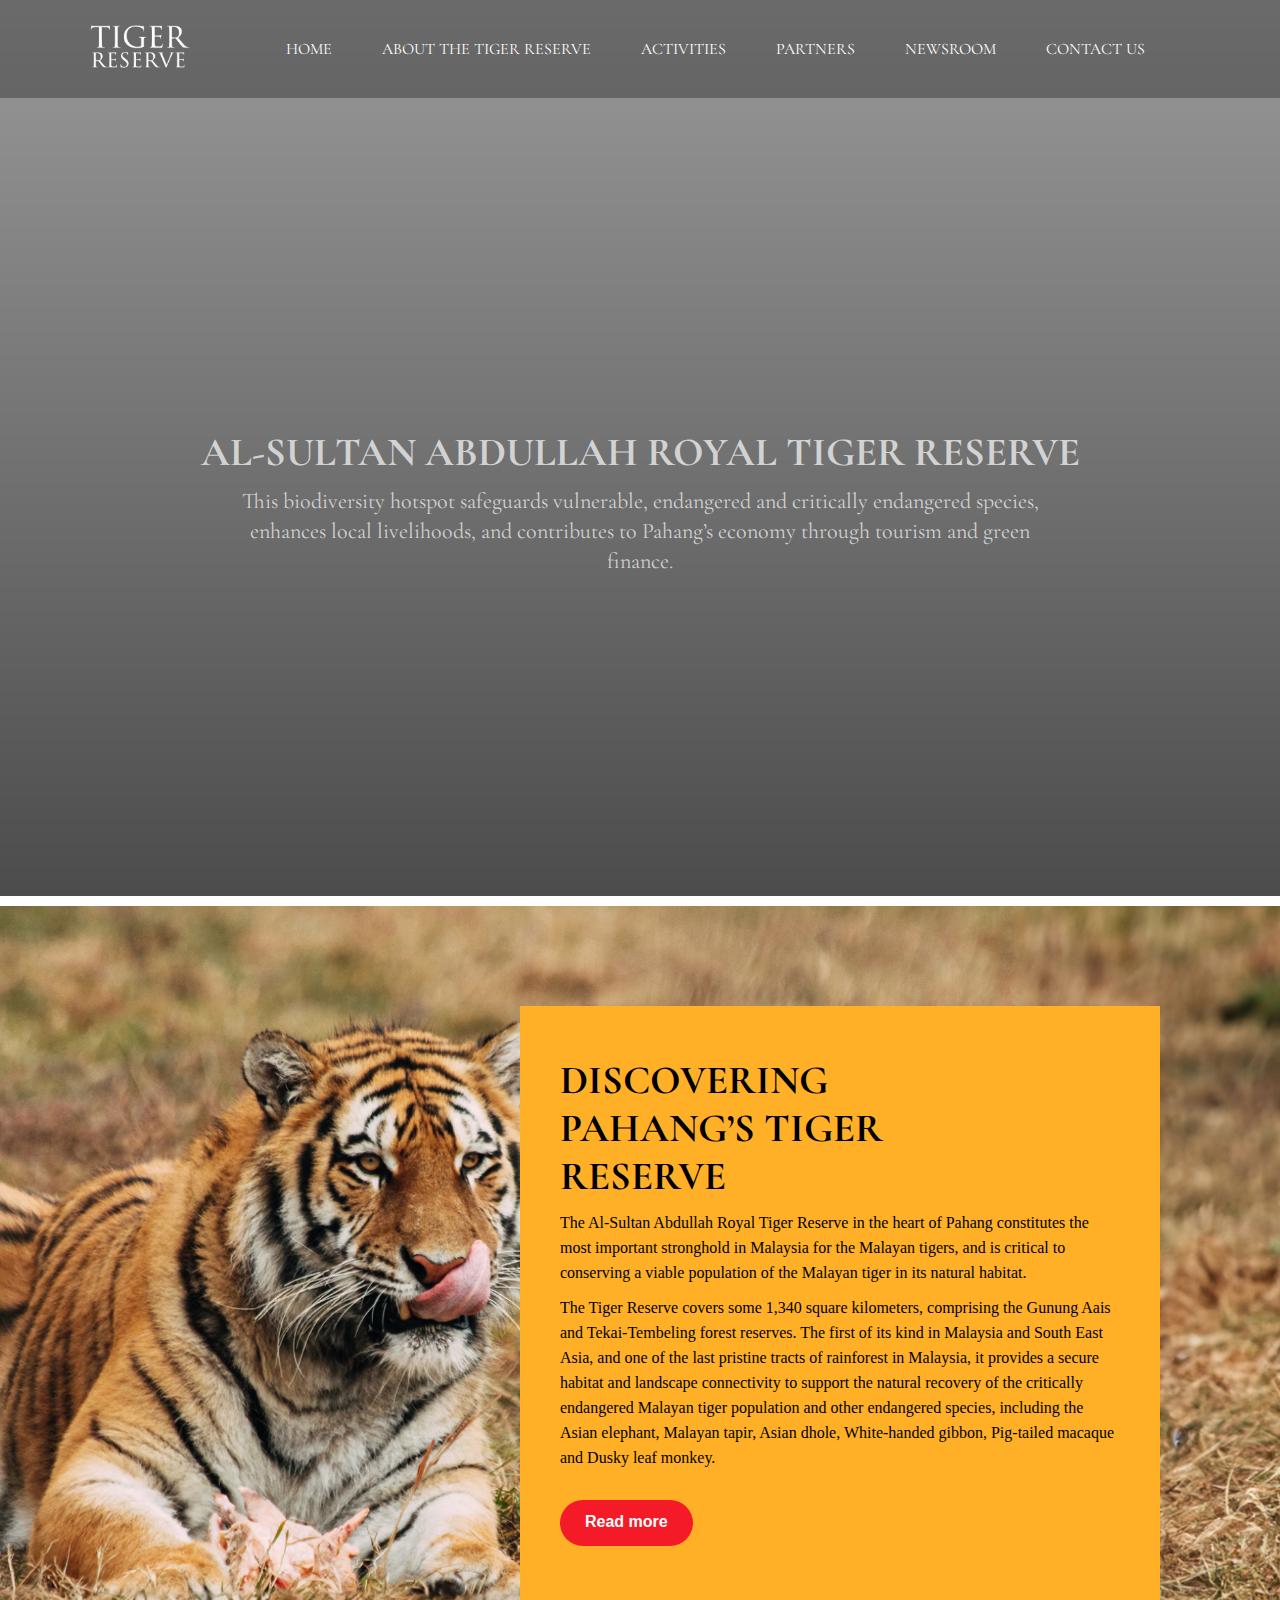
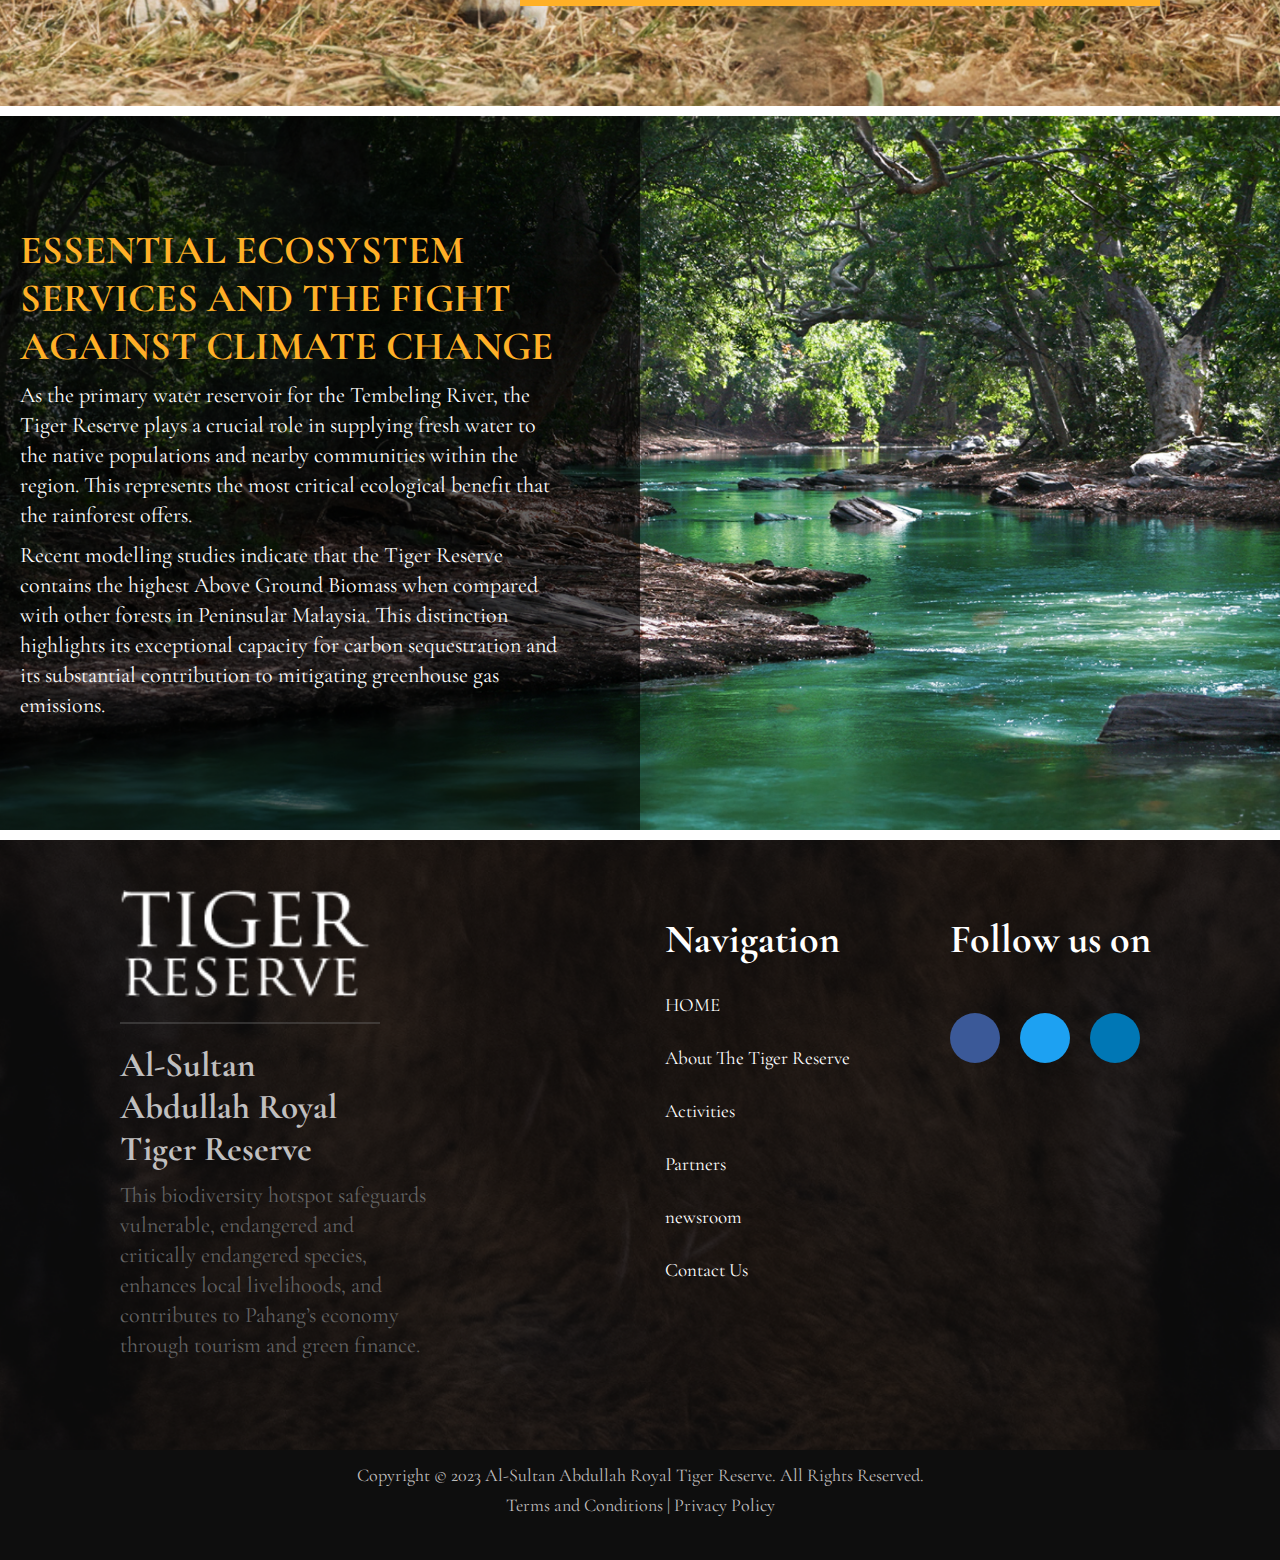
==== commit 56280cb6: "make nav responsive" ====
--- a/index.html
+++ b/index.html
@@ -31,7 +31,7 @@
         <div class="container">
           <nav>
             <a href="./index.html"><img class="logo-1" src="./images/logo.png" alt="logo"></a>
-            <ul>
+            <ul class="full-nav">
               <li><a href="/">HOME</a></li>
               <li><a href="/about.html">About The Tiger Reserve</a></li>
               <li><a href="#">Activities </a></li>
@@ -39,7 +39,20 @@
               <li><a href="#">newsroom</a></li>
               <li><a href="#">Contact Us</a></li>
             </ul>
-            <i class="fa-solid fa-bars"></i>
+            <div class="short-nav">
+              <li>
+                <i class="fa-solid fa-bars menu-bar"></i>
+                <ul class="dropdown">
+                  <li><a href="/">HOME</a></li>
+                  <li><a href="/about.html">About The Tiger Reserve</a></li>
+                  <li><a href="#">Activities </a></li>
+                  <li><a href="#">Partners</a></li>
+                  <li><a href="#">newsroom</a></li>
+                  <li><a href="#">Contact Us</a></li>
+                </ul>
+              </li>
+            </div>
+            
           </nav>
         </div>
       </div>
@@ -136,7 +149,7 @@
               <h2>Navigation</h2>
               <ul>
                 <li><a href="/">HOME</a></li>
-                <li><a href="#">About The Tiger Reserve</a></li>
+                <li><a href="/about.html">About The Tiger Reserve</a></li>
                 <li><a href="#">Activities </a></li>
                 <li><a href="#">Partners</a></li>
                 <li><a href="#">newsroom</a></li>
--- a/css/style.css
+++ b/css/style.css
@@ -41,7 +41,7 @@
 .btn:hover {
   background-color: #dd0a18;
 }
-ul li {
+li {
   list-style: none;
 }
 a {
@@ -71,18 +71,25 @@
 nav {
   padding: 25px 20px;
 }
+
+nav,
+nav > ul {
+  display: flex;
+  align-items: center;
+  justify-content: space-between;
+}
+ul > li {
+  margin-left: 50px;
+}
 .fa-bars {
   display: none;
-}
-nav,
-nav ul {
-  display: flex;
-  align-items: center;
-  justify-content: space-between;
-}
-ul li {
-  margin-left: 50px;
-}
+  cursor: pointer;
+}
+.dropdown{
+  display: none;
+}
+ 
+
 /* banner */
 .banner {
   padding: 320px 0;
--- a/css/responsive.css
+++ b/css/responsive.css
@@ -7,10 +7,10 @@
     width: 90%;
   }
   h1 {
-    font-size: 27px;
+    font-size: 30px;
   }
   p {
-    font-size: 17px;
+    font-size: 15px;
     line-height: 25px;
   }
   .btn {
@@ -35,9 +35,41 @@
     font-size: 20px;
     display: block;
   }
-  ul li {
+  .full-nav {
     display: none;
   }
+ /* menu-bar */
+ .short-nav{
+   
+  position: relative;
+}
+.dropdown {
+  display: none;
+  width: 100%;
+  margin: 0 auto;
+  width: 250px;
+  
+}
+nav li:hover .dropdown {
+  display: block;
+  position: absolute;
+  padding: 20px 20px;
+  background-color: #222222de;
+  top: 0px;;
+  left: -250px;
+}
+.dropdown li {
+  margin-top: 10px;
+  color: #fff;
+}
+ul li {
+  margin-left: 0px;
+}
+.dropdown > li a {
+  color: #fff;
+  font-size: 14px;
+}
+
   /* banner */
   .banner {
     padding: 150px 0;
@@ -159,7 +191,7 @@
   }
   .copyright-section p {
     text-align: center;
-    font-size: 14px;
+    font-size: 12px;
     margin: 0;
     padding: 0;
   }
@@ -177,33 +209,33 @@
 
   /* wild-life-section */
 
-.wild-life-section {
-  background-image: none;
-  margin: 70px 0;
-}
-.wild-life-content {
-  flex-direction: column;
-  margin-top: 10px;
-}
-.wild-life-content div {
-  width: 100%;
-}
-.side-pic img {
-  width: 100%;
-  margin-bottom: 30px;
-}
-/* catchment-protect-section */
-.catchment-protect-section {
-  background: #ffb027 url("../images/tiger-1.png") no-repeat;
-  /* direction: rtl; */
-  background-size: 100% ;
-  width: 100%;
-}
-.catchment-protect-text {
-  padding: 60px 20px;
-  width: 100%;
-  text-align: left;
-}
+  .wild-life-section {
+    background-image: none;
+    margin: 70px 0;
+  }
+  .wild-life-content {
+    flex-direction: column;
+    margin-top: 10px;
+  }
+  .wild-life-content div {
+    width: 100%;
+  }
+  .side-pic img {
+    width: 100%;
+    margin-bottom: 30px;
+  }
+  /* catchment-protect-section */
+  .catchment-protect-section {
+    background: #ffb027 url("../images/tiger-1.png") no-repeat;
+    /* direction: rtl; */
+    background-size: 100%;
+    width: 100%;
+  }
+  .catchment-protect-text {
+    padding: 60px 20px;
+    width: 100%;
+    text-align: left;
+  }
 }
 
 @media screen and (min-width: 577px) and (max-width: 992px) {
@@ -238,9 +270,39 @@
     font-size: 25px;
     display: block;
   }
-  ul li {
+  .full-nav {
     display: none;
   }
+  /* menu-bar */
+ .short-nav{
+   
+  position: relative;
+}
+.dropdown {
+  display: none;
+  width: 100%;
+  margin: 0 auto;
+  width: 250px;
+}
+nav li:hover .dropdown {
+  display: block;
+  position: absolute;
+  padding: 30px 20px;
+  background-color: #222222de;
+  top: 0px;;
+  left: -200px;
+}
+.dropdown li {
+  margin-top: 20px;
+  color: #fff;
+}
+ul li {
+  margin-left: 0px;
+}
+.dropdown > li a {
+  color: #fff;
+  font-size: 16px;
+}
   /* banner */
   .banner {
     padding: 150px 0;
@@ -300,7 +362,7 @@
   .big {
     font-size: 50px;
   }
-  .logo-1-big{
+  .logo-1-big {
     margin-bottom: 30px;
     width: 250px;
   }
@@ -367,25 +429,22 @@
   .about-page-banner h1 {
     width: 100%;
   }
-/* wild-life-section */
-
-.wild-life-section {
-  background-image: none;
-  margin: 70px 0;
-}
-.wild-life-content {
-  flex-direction: column;
-  margin-top: 10px;
-}
-.wild-life-content div {
-  width: 100%;
-}
-.side-pic img {
-  width: 100%;
-  margin-bottom: 30px;
-}
-/* catchment-protect-section */
-
-}
-
-
+  /* wild-life-section */
+
+  .wild-life-section {
+    background-image: none;
+    margin: 70px 0;
+  }
+  .wild-life-content {
+    flex-direction: column;
+    margin-top: 10px;
+  }
+  .wild-life-content div {
+    width: 100%;
+  }
+  .side-pic img {
+    width: 100%;
+    margin-bottom: 30px;
+  }
+  /* catchment-protect-section */
+}
